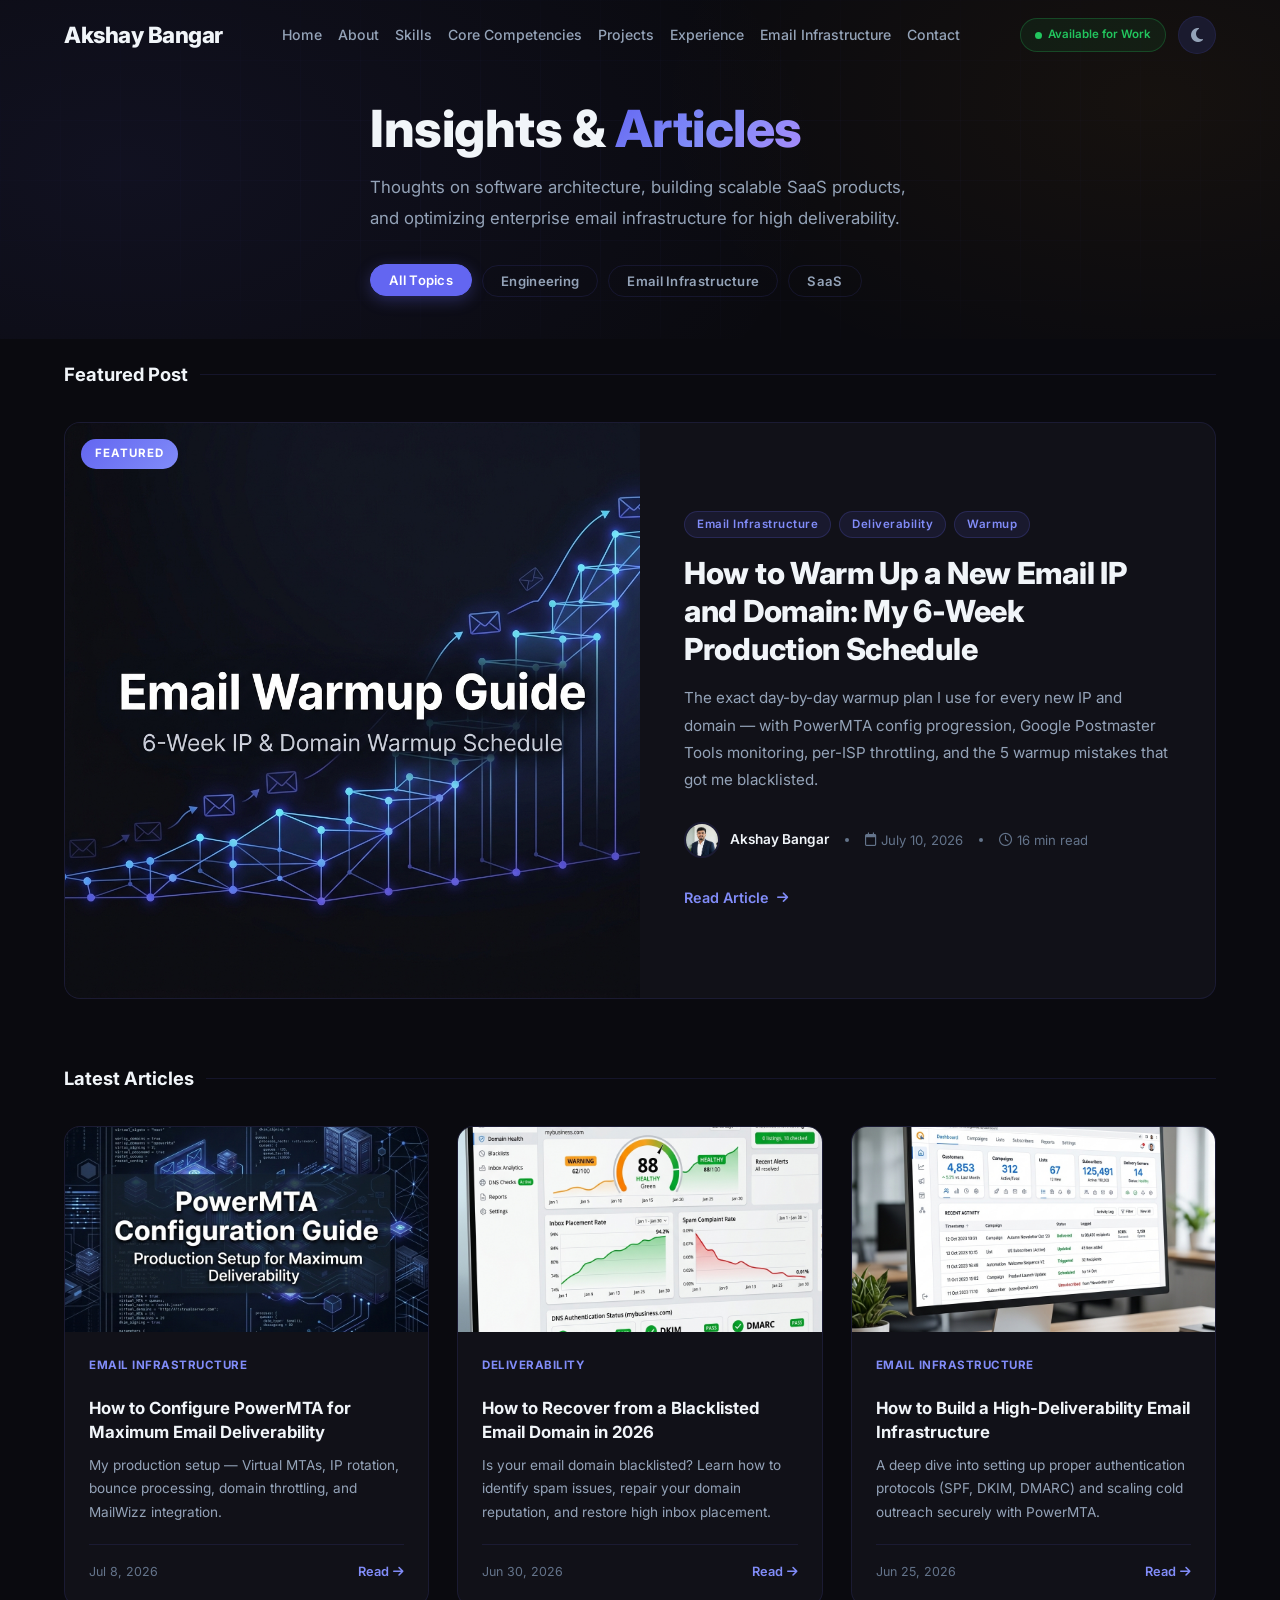
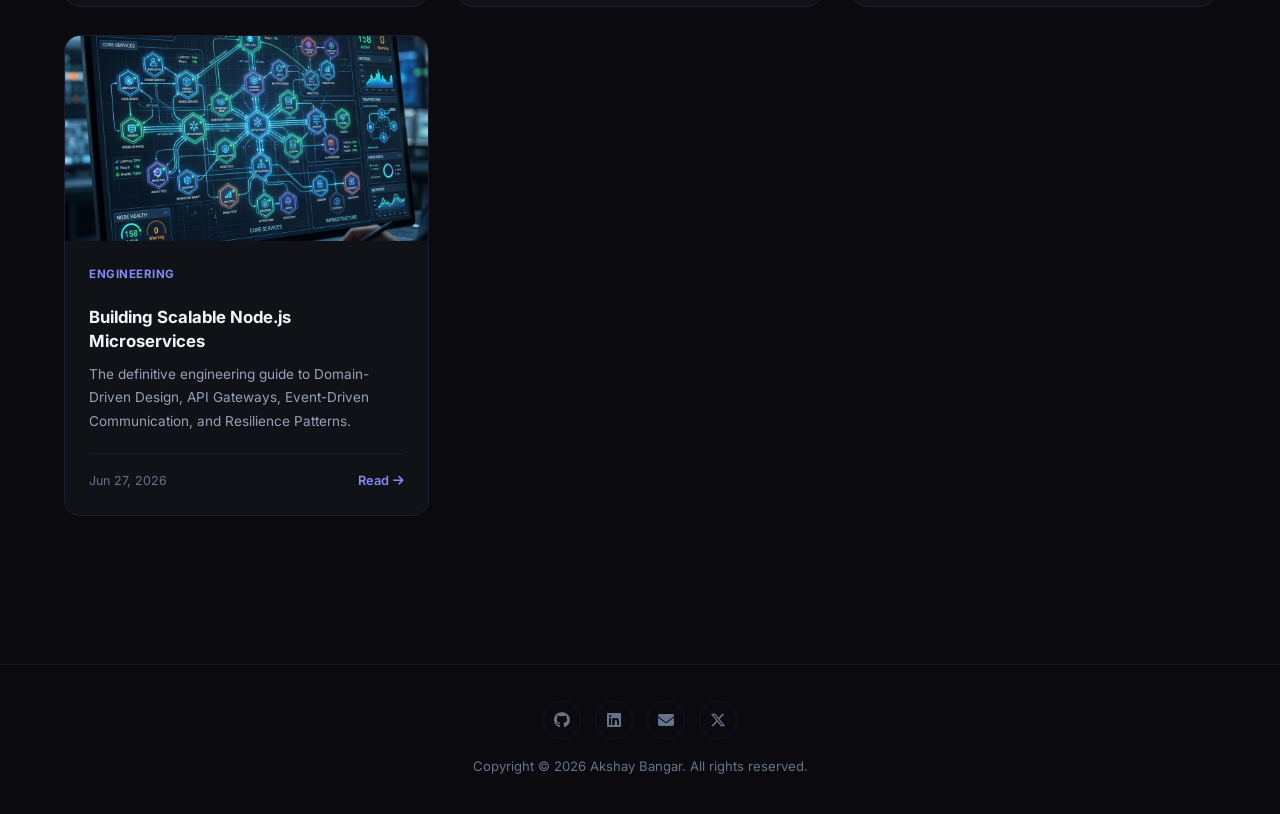
==== blog/index.html @ 57e044ff "changes" ====
<!DOCTYPE html>
<html lang="en" data-theme="dark">
<head>
<meta charset="UTF-8">
<meta name="viewport" content="width=device-width,initial-scale=1">
<title>Blog & Insights | Akshay Bangar</title>
<meta name="description" content="Read articles about software development, backend architecture, SaaS, and cold email infrastructure by Akshay Bangar.">
<meta name="robots" content="index, follow">
<link rel="canonical" href="https://akshaybangarab.github.io/blog/">

<!-- JSON-LD Schema -->
<script type="application/ld+json">
{
  "@context": "https://schema.org",
  "@type": "Blog",
  "name": "Blog & Insights | Akshay Bangar",
  "url": "https://akshaybangarab.github.io/blog/",
  "publisher": {
    "@type": "Person",
    "name": "Akshay Bangar"
  }
}
</script>

<meta name="theme-color" content="#0a0a0f">
<link rel="icon" href="../favicon.svg" type="image/svg+xml">
<link rel="preconnect" href="https://fonts.googleapis.com">
<link rel="preconnect" href="https://fonts.gstatic.com" crossorigin>
<link href="https://fonts.googleapis.com/css2?family=Inter:wght@400;500;600;700;800&family=JetBrains+Mono:wght@400;500&display=swap" rel="stylesheet">
<link rel="stylesheet" href="https://cdnjs.cloudflare.com/ajax/libs/font-awesome/6.6.0/css/all.min.css">
<link rel="stylesheet" href="../css/style.css">
<link rel="stylesheet" href="../css/blog.css">
</head>
<body>

<!-- NAVBAR -->
<nav class="navbar" id="navbar">
<div class="container">
<a href="../index.html" class="nav-logo">Akshay Bangar</a>
<div class="nav-links" id="nav-links">
<button class="nav-close" id="nav-close" aria-label="Close menu">&times;</button>
<a href="../index.html#home">Home</a>
<a href="../index.html#about">About</a>
<a href="../index.html#skills">Skills</a>
<a href="../core-competencies.html">Core Competencies</a>
<a href="../index.html#projects">Projects</a>
<a href="../index.html#experience">Experience</a>
<a href="../email-infrastructure.html">Email Infrastructure</a>
<a href="../index.html#contact">Contact</a>
</div>
<div class="nav-overlay" id="nav-overlay"></div>
<div class="nav-right">
<a href="../index.html#contact" class="hire-badge" style="text-decoration:none">Available for Work</a>
<button class="theme-toggle" id="theme-toggle" aria-label="Toggle theme"><i class="fa-solid fa-moon"></i></button>
<button class="menu-toggle" id="menu-toggle" aria-label="Toggle menu">
<span></span><span></span><span></span>
</button>
</div>
</div>
</nav>

<!-- BLOG HERO -->
<section class="blog-hero">
<div class="blog-hero-grid"></div>
<div class="container">
<div class="blog-hero-content reveal">
<h1 class="blog-hero-title">Insights & <span class="gradient-text">Articles</span></h1>
<p class="blog-hero-desc">Thoughts on software architecture, building scalable SaaS products, and optimizing enterprise email infrastructure for high deliverability.</p>
<div class="blog-filters">
<button class="filter-btn active" data-filter="all">All Topics</button>
<button class="filter-btn" data-filter="engineering">Engineering</button>
<button class="filter-btn" data-filter="email">Email Infrastructure</button>
<button class="filter-btn" data-filter="saas">SaaS</button>
</div>
</div>
</div>
</section>

<main class="blog-main">
<div class="container">
<!-- FEATURED POST -->
<div class="blog-section-heading reveal">Featured Post</div>
<a href="email-warmup-guide.html" class="featured-post reveal" data-tags="email deliverability">
<div class="featured-post-img">
<span class="featured-badge">Featured</span>
<img src="../images/email-warmup-cover.png" alt="Email IP and Domain Warmup Guide" style="width:100%;height:100%;object-fit:cover;">
</div>
<div class="featured-post-body">
<div class="post-tags"><span class="post-tag">Email Infrastructure</span><span class="post-tag">Deliverability</span><span class="post-tag">Warmup</span></div>
<h2 class="featured-post-title">How to Warm Up a New Email IP and Domain: My 6-Week Production Schedule</h2>
<p class="featured-post-excerpt">The exact day-by-day warmup plan I use for every new IP and domain — with PowerMTA config progression, Google Postmaster Tools monitoring, per-ISP throttling, and the 5 warmup mistakes that got me blacklisted.</p>
<div class="post-meta">
<div class="post-author-mini">
<img src="../images/akshay-bangar-software-engineer.jpg" alt="Akshay Bangar" class="post-author-avatar">
<span class="post-author-name">Akshay Bangar</span>
</div>
<span class="post-meta-sep"></span>
<span class="post-date"><i class="fa-regular fa-calendar"></i> July 10, 2026</span>
<span class="post-meta-sep"></span>
<span class="post-reading-time"><i class="fa-regular fa-clock"></i> 16 min read</span>
</div>
<span class="post-link-btn">Read Article <i class="fa-solid fa-arrow-right"></i></span>
</div>
</a>

<!-- BLOG GRID -->
<div class="blog-grid-section">
<div class="blog-section-heading reveal" style="transition-delay:0.1s">Latest Articles</div>
<div id="no-results" class="no-results" style="display:none">
<i class="fa-solid fa-ghost"></i>
<p>No articles found for this topic yet.</p>
</div>
<div class="blog-grid">
<a href="powermta-configuration-guide.html" class="blog-card reveal" data-tags="email deliverability" style="transition-delay:0.1s">
<div class="blog-card-img">
<img src="../images/powermta-config-cover.png" alt="PowerMTA Configuration Guide" style="width:100%;height:100%;object-fit:cover;">
</div>
<div class="blog-card-body">
<span class="blog-preview-tag">Email Infrastructure</span>
<h3 class="blog-card-title">How to Configure PowerMTA for Maximum Email Deliverability</h3>
<p class="blog-card-excerpt">My production setup — Virtual MTAs, IP rotation, bounce processing, domain throttling, and MailWizz integration.</p>
<div class="blog-card-footer">
<span class="blog-card-date">Jul 8, 2026</span>
<span class="blog-card-readmore">Read <i class="fa-solid fa-arrow-right" style="font-size:0.75rem"></i></span>
</div>
</div>
</a>

<a href="domain-blacklist-recovery.html" class="blog-card reveal" data-tags="email deliverability" style="transition-delay:0.15s">
<div class="blog-card-img">
<img src="../images/blacklist-recovery-cover.png" alt="Email Blacklist Recovery" style="width:100%;height:100%;object-fit:cover;">
</div>
<div class="blog-card-body">
<span class="blog-preview-tag">Deliverability</span>
<h3 class="blog-card-title">How to Recover from a Blacklisted Email Domain in 2026</h3>
<p class="blog-card-excerpt">Is your email domain blacklisted? Learn how to identify spam issues, repair your domain reputation, and restore high inbox placement.</p>
<div class="blog-card-footer">
<span class="blog-card-date">Jun 30, 2026</span>
<span class="blog-card-readmore">Read <i class="fa-solid fa-arrow-right" style="font-size:0.75rem"></i></span>
</div>
</div>
</a>

<a href="email-marketing-guide.html" class="blog-card reveal" data-tags="email saas" style="transition-delay:0.2s">
<div class="blog-card-img">
<img src="../images/email-infrastructure-cover.png" alt="Email Marketing Dashboard" style="width:100%;height:100%;object-fit:cover;">
</div>
<div class="blog-card-body">
<span class="blog-preview-tag">Email Infrastructure</span>
<h3 class="blog-card-title">How to Build a High-Deliverability Email Infrastructure</h3>
<p class="blog-card-excerpt">A deep dive into setting up proper authentication protocols (SPF, DKIM, DMARC) and scaling cold outreach securely with PowerMTA.</p>
<div class="blog-card-footer">
<span class="blog-card-date">Jun 25, 2026</span>
<span class="blog-card-readmore">Read <i class="fa-solid fa-arrow-right" style="font-size:0.75rem"></i></span>
</div>
</div>
</a>
<a href="scalable-nodejs-microservices.html" class="blog-card reveal" data-tags="engineering" style="transition-delay:0.25s">
<div class="blog-card-img">
<img src="../images/nodejs-microservices-cover.png" alt="Node.js Microservices Architecture" style="width:100%;height:100%;object-fit:cover;">
</div>
<div class="blog-card-body">
<span class="blog-preview-tag">Engineering</span>
<h3 class="blog-card-title">Building Scalable Node.js Microservices</h3>
<p class="blog-card-excerpt">The definitive engineering guide to Domain-Driven Design, API Gateways, Event-Driven Communication, and Resilience Patterns.</p>
<div class="blog-card-footer">
<span class="blog-card-date">Jun 27, 2026</span>
<span class="blog-card-readmore">Read <i class="fa-solid fa-arrow-right" style="font-size:0.75rem"></i></span>
</div>
</div>
</a>
</div>
</div>

</div>
</main>

<!-- FOOTER -->
<footer class="footer" style="margin-top:0">
<div class="container">
<div class="footer-social">
<a href="https://github.com/AkshayBangarAB" target="_blank" rel="noopener" aria-label="GitHub"><i class="fa-brands fa-github"></i></a>
<a href="https://www.linkedin.com/in/akshaybangarab/" target="_blank" rel="noopener" aria-label="LinkedIn"><i class="fa-brands fa-linkedin"></i></a>
<a href="mailto:akshayab027@gmail.com" aria-label="Email"><i class="fa-solid fa-envelope"></i></a>
<a href="https://x.com/akshaybangarab" target="_blank" rel="noopener" aria-label="Twitter/X"><i class="fa-brands fa-x-twitter"></i></a>
</div>
<p>Copyright &copy; 2026 Akshay Bangar. All rights reserved.</p>
</div>
</footer>

<button class="back-to-top" aria-label="Back to top">↑</button>

<script src="../js/blog.js"></script>
</body>
</html>
---- css/style.css ----
/* ===== DESIGN TOKENS ===== */
:root{--bg-primary:#0a0a0f;--bg-secondary:#111118;--bg-tertiary:#1a1a2e;--bg-glass:rgba(17,17,24,.75);--accent:#6366f1;--accent-glow:#818cf8;--accent-warm:#f59e0b;--green:#22c55e;--text-primary:#f1f5f9;--text-secondary:#94a3b8;--text-muted:#64748b;--border:rgba(99,102,241,.12);--border-hover:rgba(99,102,241,.35);--radius:16px;--radius-sm:10px;--radius-full:9999px;--shadow:0 8px 32px rgba(0,0,0,.3);--transition:.3s cubic-bezier(.4,0,.2,1);--font:'Inter',system-ui,-apple-system,sans-serif;--font-mono:'JetBrains Mono',monospace;--container:1200px}
[data-theme="light"]{--bg-primary:#f8fafc;--bg-secondary:#ffffff;--bg-tertiary:#e2e8f0;--bg-glass:rgba(255,255,255,.8);--text-primary:#0f172a;--text-secondary:#334155;--text-muted:#64748b;--border:rgba(15,23,42,.08);--border-hover:rgba(99,102,241,.25);--shadow:0 8px 32px rgba(0,0,0,.06)}

/* ===== RESET ===== */
*,*::before,*::after{box-sizing:border-box;margin:0;padding:0}
html{scroll-behavior:smooth;scroll-padding-top:80px}
body{font-family:var(--font);background:var(--bg-primary);color:var(--text-secondary);line-height:1.7;overflow-x:hidden;transition:background var(--transition),color var(--transition)}
::-webkit-scrollbar{width:6px}
::-webkit-scrollbar-track{background:var(--bg-primary)}
::-webkit-scrollbar-thumb{background:var(--accent);border-radius:3px}
::selection{background:var(--accent);color:#fff}
img{max-width:100%;display:block}
a{color:var(--accent-glow);text-decoration:none;transition:color var(--transition)}
a:hover{color:var(--accent-warm)}
ul{list-style:none}

/* ===== UTILITIES ===== */
.container{max-width:var(--container);margin:0 auto;padding:0 24px}
.section{padding:100px 0}
.section-label{display:inline-flex;align-items:center;gap:8px;font-size:.78rem;font-weight:600;letter-spacing:2.5px;text-transform:uppercase;color:var(--accent-glow);margin-bottom:16px}
.section-label::before{content:'';width:24px;height:2px;background:var(--accent);border-radius:2px}
.section-title{font-size:clamp(2rem,5vw,2.8rem);font-weight:800;color:var(--text-primary);line-height:1.15;margin-bottom:16px;letter-spacing:-.5px}
.section-subtitle{font-size:1.05rem;color:var(--text-secondary);max-width:560px;margin-bottom:48px}
.glass{background:var(--bg-glass);backdrop-filter:blur(16px);-webkit-backdrop-filter:blur(16px);border:1px solid var(--border);border-radius:var(--radius)}

/* Buttons */
.btn{display:inline-flex;align-items:center;gap:8px;padding:14px 28px;border-radius:var(--radius-full);font-weight:600;font-size:.9rem;font-family:var(--font);cursor:pointer;border:none;transition:all var(--transition);text-decoration:none}
.btn-primary{background:linear-gradient(135deg,var(--accent),var(--accent-glow));color:#fff;box-shadow:0 4px 20px rgba(99,102,241,.25)}
.btn-primary:hover{transform:translateY(-2px);box-shadow:0 8px 30px rgba(99,102,241,.45);color:#fff}
.btn-outline{background:transparent;color:var(--text-primary);border:2px solid var(--border-hover)}
.btn-outline:hover{background:var(--accent);border-color:var(--accent);color:#fff;transform:translateY(-2px)}

/* ===== NAVBAR ===== */
.navbar{position:fixed;top:0;left:0;right:0;z-index:1000;padding:16px 0;transition:all var(--transition)}
.navbar.scrolled{padding:10px 0;background:var(--bg-glass);backdrop-filter:blur(16px);-webkit-backdrop-filter:blur(16px);border-bottom:1px solid var(--border);box-shadow:0 4px 20px rgba(0,0,0,.1)}
.navbar .container{display:flex;align-items:center;justify-content:space-between;gap:24px}
.nav-logo{font-size:1.4rem;font-weight:800;color:var(--text-primary);letter-spacing:-.5px}
.nav-logo span{color:var(--accent)}
.nav-links{display:flex;gap:16px;align-items:center}
.nav-links a{color:var(--text-secondary);font-weight:500;font-size:.88rem;position:relative;padding:4px 0}
.nav-links a::after{content:'';position:absolute;bottom:-2px;left:0;width:0;height:2px;background:var(--accent);border-radius:2px;transition:width var(--transition)}
.nav-links a:hover,.nav-links a.active{color:var(--text-primary)}
.nav-links a:hover::after,.nav-links a.active::after{width:100%}
.nav-right{display:flex;align-items:center;gap:12px}
.hire-badge{display:inline-flex;align-items:center;gap:6px;padding:6px 14px;border-radius:var(--radius-full);background:rgba(34,197,94,.08);border:1px solid rgba(34,197,94,.25);font-size:.72rem;font-weight:600;color:#22c55e}
.hire-badge::before{content:'';width:7px;height:7px;border-radius:50%;background:#22c55e;animation:pulse-dot 2s infinite}
@keyframes pulse-dot{0%,100%{box-shadow:0 0 0 0 rgba(34,197,94,.4)}50%{box-shadow:0 0 0 6px rgba(34,197,94,0)}}
.theme-toggle{width:38px;height:38px;border-radius:50%;border:1px solid var(--border);background:var(--bg-tertiary);cursor:pointer;display:flex;align-items:center;justify-content:center;transition:all var(--transition);color:var(--text-secondary);font-size:1rem}
.theme-toggle:hover{border-color:var(--accent);color:var(--accent)}
.nav-close{display:none}
.nav-overlay{display:none}
.menu-toggle{display:none;flex-direction:column;gap:5px;cursor:pointer;background:none;border:none;padding:4px}
.menu-toggle span{width:22px;height:2px;background:var(--text-primary);transition:all var(--transition);border-radius:2px}
.menu-toggle.active span:nth-child(1){transform:rotate(45deg) translate(5px,5px)}
.menu-toggle.active span:nth-child(2){opacity:0}
.menu-toggle.active span:nth-child(3){transform:rotate(-45deg) translate(5px,-5px)}

/* ===== HERO ===== */
.hero{min-height:100vh;display:flex;align-items:center;position:relative;overflow:hidden;padding-top:80px}
.hero::before{content:'';position:absolute;inset:0;background:radial-gradient(ellipse 800px 600px at 20% 50%,rgba(99,102,241,.07),transparent),radial-gradient(ellipse 600px 400px at 80% 30%,rgba(129,140,248,.05),transparent);pointer-events:none}
.hero-grid{position:absolute;inset:0;background-image:linear-gradient(var(--border) 1px,transparent 1px),linear-gradient(90deg,var(--border) 1px,transparent 1px);background-size:60px 60px;mask-image:radial-gradient(ellipse 60% 60% at 50% 50%,black,transparent);-webkit-mask-image:radial-gradient(ellipse 60% 60% at 50% 50%,black,transparent);opacity:.4}
.hero .container{position:relative;z-index:1}
.hero-inner{display:grid;grid-template-columns:1.1fr .9fr;gap:60px;align-items:center}
.hero-content{max-width:600px}
.hero-badge{display:inline-flex;align-items:center;gap:8px;padding:8px 16px;border-radius:var(--radius-full);background:rgba(99,102,241,.08);border:1px solid var(--border);font-size:.78rem;font-weight:500;color:var(--accent-glow);margin-bottom:24px}
.hero h1{font-size:clamp(2.2rem,5vw,3.5rem);font-weight:800;color:var(--text-primary);line-height:1.08;margin-bottom:8px;letter-spacing:-.5px}
.hero h1 .gradient-text{background:linear-gradient(135deg,var(--accent),var(--accent-glow),#a78bfa);-webkit-background-clip:text;background-clip:text;-webkit-text-fill-color:transparent}
.hero .tagline{font-size:clamp(1rem,2vw,1.35rem);color:var(--text-secondary);margin-bottom:6px;font-weight:500}
.typing-wrapper{display:inline}
.typing-cursor{display:inline-block;width:3px;height:1.1em;background:var(--accent);margin-left:2px;animation:blink 1s step-end infinite;vertical-align:text-bottom}
@keyframes blink{50%{opacity:0}}
.hero-desc{font-size:.98rem;color:var(--text-muted);margin:20px 0 32px;line-height:1.8;max-width:500px}
.hero-btns{display:flex;gap:14px;flex-wrap:wrap;margin-bottom:36px}
.hero-social{display:flex;gap:10px}
.hero-social a{width:42px;height:42px;border-radius:50%;border:1px solid var(--border);display:flex;align-items:center;justify-content:center;color:var(--text-secondary);transition:all var(--transition)}
.hero-social a:hover{border-color:var(--accent);color:var(--accent);background:rgba(99,102,241,.08);transform:translateY(-3px)}
.hero-social a svg{width:20px;height:20px}
.hero-photo{position:relative;display:flex;justify-content:center;align-items:center}
.hero-photo-wrapper{position:relative;width:340px;height:340px;border-radius:50%;overflow:hidden;border:3px solid var(--border);box-shadow:0 0 60px rgba(99,102,241,.15)}
.hero-photo-wrapper img{width:100%;height:100%;object-fit:cover}
.hero-photo-wrapper::after{content:'';position:absolute;inset:0;border-radius:50%;background:linear-gradient(135deg,rgba(99,102,241,.1),transparent);pointer-events:none}
.hero-photo-glow{position:absolute;width:380px;height:380px;border-radius:50%;background:radial-gradient(circle,rgba(99,102,241,.12),transparent 70%);z-index:-1;animation:glow-pulse 4s ease-in-out infinite}
@keyframes glow-pulse{0%,100%{transform:scale(1);opacity:.6}50%{transform:scale(1.1);opacity:1}}
.scroll-indicator{position:absolute;bottom:32px;left:50%;transform:translateX(-50%);display:flex;flex-direction:column;align-items:center;gap:6px;color:var(--text-muted);font-size:.7rem;letter-spacing:2px;transition:opacity .4s ease}
.scroll-indicator .mouse{width:22px;height:36px;border:2px solid var(--text-muted);border-radius:11px;position:relative}
.scroll-indicator .mouse::after{content:'';width:3px;height:7px;background:var(--accent);border-radius:2px;position:absolute;top:5px;left:50%;transform:translateX(-50%);animation:scroll-down 2s infinite}
@keyframes scroll-down{0%{opacity:1;top:5px}100%{opacity:0;top:20px}}

/* ===== SERVICES ===== */
.services-grid{display:grid;grid-template-columns:repeat(4,1fr);gap:20px}
.service-card{padding:32px 24px;border-radius:var(--radius);border:1px solid var(--border);background:var(--bg-primary);transition:all var(--transition);position:relative;z-index:1;overflow:hidden;display:flex;flex-direction:column;height:100%}
.service-card::after{content:'';position:absolute;inset:0;background:linear-gradient(135deg, rgba(99,102,241,0.05), transparent);z-index:-1;opacity:0;transition:opacity var(--transition)}
.service-card:hover::after{opacity:1}
.service-card:hover{border-color:var(--accent);transform:translateY(-5px);box-shadow:0 20px 40px rgba(0,0,0,.15)}
.service-icon{width:56px;height:56px;border-radius:14px;background:rgba(99,102,241,0.1);color:var(--accent);display:flex;align-items:center;justify-content:center;font-size:1.5rem;margin-bottom:20px;transition:all var(--transition)}
.service-card:hover .service-icon{background:var(--accent);color:#fff;transform:scale(1.05)}
.service-title{font-size:1.15rem;font-weight:700;color:var(--text-primary);margin-bottom:10px}
.service-desc{font-size:.88rem;color:var(--text-secondary);line-height:1.7;flex-grow:1}
.service-link{margin-top:20px;font-weight:600;color:var(--accent);display:inline-flex;align-items:center;transition:color var(--transition)}
.service-link:hover{color:var(--accent-warm)}

/* ===== ABOUT ===== */
.about-grid{display:grid;grid-template-columns:auto 1fr;gap:60px;align-items:center}
.about-img-wrapper{position:relative;width:320px}
.about-img-wrapper::before{content:'';position:absolute;inset:-3px;background:linear-gradient(135deg,var(--accent),var(--accent-warm));border-radius:calc(var(--radius) + 3px);z-index:-1}
.about-img-wrapper img{border-radius:var(--radius);width:100%;aspect-ratio:4/5;object-fit:cover}
.about-text p{margin-bottom:18px;font-size:1.02rem}
.about-text strong{color:var(--text-primary)}
.stats-grid{display:grid;grid-template-columns:repeat(4,1fr);gap:14px;margin-top:32px}
.stat-card{padding:18px 12px;border-radius:var(--radius-sm);border:1px solid var(--border);background:var(--bg-secondary);text-align:center;transition:all var(--transition)}
.stat-card:hover{border-color:var(--accent);transform:translateY(-2px)}
.stat-number{font-size:1.6rem;font-weight:800;color:var(--accent);font-family:var(--font-mono)}
.stat-label{font-size:.72rem;color:var(--text-muted);margin-top:2px}

/* ===== SKILLS ===== */
.skills-categories{display:grid;grid-template-columns:repeat(3,1fr);gap:20px}
.skill-category{padding:28px;border-radius:var(--radius);border:1px solid var(--border);background:var(--bg-secondary);transition:all var(--transition)}
.skill-category:hover{border-color:var(--accent);transform:translateY(-4px);box-shadow:var(--shadow)}
.skill-category-icon{width:44px;height:44px;border-radius:12px;background:rgba(99,102,241,.1);display:flex;align-items:center;justify-content:center;margin-bottom:16px;font-size:1.4rem}
.skill-category-title{font-size:.82rem;font-weight:700;text-transform:uppercase;letter-spacing:1.5px;color:var(--text-primary);margin-bottom:20px}
.skill-list{display:flex;flex-wrap:wrap;gap:10px}
.skill-item{display:inline-flex;align-items:center;gap:8px;padding:8px 14px;border-radius:var(--radius-full);background:var(--bg-tertiary);border:1px solid var(--border);font-size:.82rem;font-weight:500;color:var(--text-primary);transition:all var(--transition)}
.skill-item:hover{border-color:var(--accent);background:rgba(99,102,241,.08);transform:translateY(-1px)}
.skill-item svg{width:16px;height:16px;flex-shrink:0}
.skill-item i{font-size:18px;flex-shrink:0;width:18px;text-align:center}

/* ===== PROJECTS ===== */
.projects-grid{display:grid;grid-template-columns:repeat(2,1fr);gap:24px}
.project-card{border-radius:var(--radius);border:1px solid var(--border);background:var(--bg-secondary);overflow:hidden;transition:all var(--transition);position:relative}
.project-card:hover{border-color:var(--accent);transform:translateY(-5px);box-shadow:0 16px 48px rgba(0,0,0,.2)}
.project-card::before{content:'';position:absolute;top:0;left:0;right:0;height:3px;background:linear-gradient(90deg,var(--accent),var(--accent-warm));opacity:0;transition:opacity var(--transition)}
.project-card:hover::before{opacity:1}
.project-header{padding:24px 24px 0}
.project-icon{width:44px;height:44px;border-radius:12px;background:rgba(99,102,241,.1);display:flex;align-items:center;justify-content:center;margin-bottom:14px;font-size:1.3rem}
.project-title{font-size:1.15rem;font-weight:700;color:var(--text-primary);margin-bottom:6px}
.project-body{padding:0 24px 24px}
.project-desc{font-size:.88rem;color:var(--text-secondary);margin-bottom:14px;line-height:1.65}
.project-detail{margin-bottom:12px}
.project-detail-label{font-size:.68rem;font-weight:700;text-transform:uppercase;letter-spacing:1px;color:var(--accent-glow);margin-bottom:4px}
.project-detail p{font-size:.84rem;line-height:1.6;color:var(--text-secondary)}
.project-impact{display:flex;flex-wrap:wrap;gap:6px;margin-bottom:14px}
.impact-tag{padding:3px 10px;border-radius:var(--radius-full);background:rgba(34,197,94,.08);border:1px solid rgba(34,197,94,.18);font-size:.72rem;font-weight:600;color:#22c55e}
.project-tech{display:flex;flex-wrap:wrap;gap:6px}
.tech-tag{padding:3px 10px;border-radius:var(--radius-full);background:var(--bg-tertiary);border:1px solid var(--border);font-size:.72rem;font-weight:500;color:var(--text-secondary);font-family:var(--font-mono)}
.project-links{padding:0 24px 24px;display:flex;gap:12px}
.project-link{display:inline-flex;align-items:center;gap:6px;font-size:.84rem;font-weight:600;color:var(--accent-glow)}
.project-link:hover{color:var(--accent-warm)}

/* ===== EXPERIENCE ===== */
.timeline{position:relative;max-width:800px}
.timeline::before{content:'';position:absolute;left:0;top:0;bottom:0;width:2px;background:linear-gradient(to bottom,var(--accent),var(--border))}
.timeline-item{padding-left:36px;margin-bottom:44px;position:relative}
.timeline-item::before{content:'';position:absolute;left:-5px;top:8px;width:12px;height:12px;border-radius:50%;background:var(--accent);border:3px solid var(--bg-primary)}
.timeline-date{font-size:.78rem;font-weight:600;color:var(--accent-glow);font-family:var(--font-mono);margin-bottom:6px}
.timeline-role{font-size:1.25rem;font-weight:700;color:var(--text-primary);margin-bottom:2px}
.timeline-company{font-size:.95rem;color:var(--accent-warm);margin-bottom:14px;font-weight:500}
.timeline-item li{position:relative;padding-left:18px;margin-bottom:7px;font-size:.9rem;line-height:1.7}
.timeline-item li::before{content:'▸';position:absolute;left:0;color:var(--accent)}

/* ===== EDUCATION ===== */
.edu-grid{display:grid;grid-template-columns:repeat(auto-fit,minmax(280px,1fr));gap:16px}
.edu-card{padding:22px;border-radius:var(--radius);border:1px solid var(--border);background:var(--bg-secondary);transition:all var(--transition)}
.edu-card:hover{border-color:var(--accent)}
.edu-degree{font-size:1.05rem;font-weight:700;color:var(--text-primary);margin-bottom:4px}
.edu-school{font-size:.88rem;color:var(--text-secondary);margin-bottom:4px}
.edu-meta{font-size:.78rem;color:var(--text-muted);font-family:var(--font-mono)}

/* ===== RESUME ===== */
.resume-section{text-align:center}
.resume-highlights{display:grid;grid-template-columns:repeat(4,1fr);gap:16px;margin-bottom:36px}
.resume-highlight{padding:22px 16px;border-radius:var(--radius);border:1px solid var(--border);background:var(--bg-secondary);transition:all var(--transition)}
.resume-highlight:hover{border-color:var(--accent);transform:translateY(-2px)}
.resume-highlight-icon{font-size:1.8rem;margin-bottom:10px}
.resume-highlight-title{font-size:.88rem;font-weight:600;color:var(--text-primary)}
.resume-highlight-sub{font-size:.75rem;color:var(--text-muted);margin-top:4px}
.resume-btns{display:flex;justify-content:center;gap:16px;flex-wrap:wrap}

/* ===== GITHUB STATS NATIVE ===== */
.github-bento{display:grid;grid-template-columns:repeat(3,1fr);gap:24px;max-width:1000px;margin:0 auto}
.metric-card{padding:32px 24px;border-radius:var(--radius);border:1px solid var(--border);background:var(--bg-secondary);text-align:center;transition:all var(--transition);position:relative;overflow:hidden}
.metric-card::before{content:'';position:absolute;top:0;left:0;right:0;height:3px;background:linear-gradient(90deg,var(--accent),var(--accent-glow));opacity:0;transition:opacity var(--transition)}
.metric-card:hover::before{opacity:1}
.metric-card:hover{border-color:var(--accent);transform:translateY(-4px);box-shadow:0 16px 40px rgba(0,0,0,.15)}
.metric-icon{font-size:2rem;color:var(--accent);margin-bottom:16px}
.metric-value{font-size:2.2rem;font-weight:800;color:var(--text-primary);font-family:var(--font-mono);line-height:1.1;margin-bottom:4px}
.metric-label{font-size:.85rem;color:var(--text-muted);text-transform:uppercase;letter-spacing:1px;font-weight:600}
.top-langs-card{grid-column:1 / -1;text-align:left;display:grid;grid-template-columns:1fr 1.5fr;gap:40px;align-items:center;padding:40px}
.lang-bar-wrapper{margin-bottom:20px}
.lang-bar-wrapper:last-child{margin-bottom:0}
.lang-bar-header{display:flex;justify-content:space-between;margin-bottom:10px;font-size:.9rem;font-weight:600;color:var(--text-primary);align-items:center}
.lang-name{display:flex;align-items:center}
.lang-bar-bg{width:100%;height:8px;background:var(--bg-tertiary);border-radius:4px;overflow:hidden;border:1px solid var(--border)}
.lang-bar-fill{height:100%;border-radius:4px;position:relative}
.lang-bar-fill::after{content:'';position:absolute;inset:0;background:linear-gradient(90deg,rgba(255,255,255,0) 0%,rgba(255,255,255,.3) 50%,rgba(255,255,255,0) 100%);animation:shimmer 2.5s infinite linear}
@keyframes shimmer{0%{transform:translateX(-100%)}100%{transform:translateX(100%)}}

/* ===== CONTACT ===== */
.contact-grid{display:grid;grid-template-columns:1fr 1.1fr;gap:60px;align-items:center}
.contact-info-cards{display:grid;grid-template-columns:repeat(2,1fr);gap:16px}
.contact-card{display:flex;flex-direction:column;align-items:flex-start;gap:6px;padding:22px;border-radius:var(--radius);border:1px solid var(--border);background:var(--bg-secondary);transition:all var(--transition);height:100%}
.contact-card:hover{border-color:var(--accent);transform:translateY(-4px);box-shadow:0 10px 30px rgba(0,0,0,.15)}
.contact-card-icon{width:46px;height:46px;border-radius:12px;flex-shrink:0;background:rgba(99,102,241,.08);display:flex;align-items:center;justify-content:center;color:var(--accent);font-size:1.2rem;margin-bottom:8px}
.contact-card-label{font-size:.7rem;color:var(--text-muted);text-transform:uppercase;letter-spacing:1px}
.contact-card-value{font-size:.95rem;color:var(--text-primary);font-weight:600;overflow-wrap:anywhere}
.contact-form-wrapper{min-height:500px}

/* ===== FOOTER ===== */
.footer{padding:36px 0;border-top:1px solid var(--border);text-align:center}
.footer-social{display:flex;justify-content:center;gap:14px;margin-bottom:16px}
.footer-social a{width:38px;height:38px;border-radius:50%;border:1px solid var(--border);display:flex;align-items:center;justify-content:center;color:var(--text-muted);transition:all var(--transition)}
.footer-social a:hover{border-color:var(--accent);color:var(--accent)}
.footer-social a svg{width:16px;height:16px}
.footer p{font-size:.82rem;color:var(--text-muted)}

/* Back to top */
.back-to-top{position:fixed;bottom:28px;right:28px;width:42px;height:42px;border-radius:50%;background:var(--accent);color:#fff;border:none;cursor:pointer;display:flex;align-items:center;justify-content:center;opacity:0;visibility:hidden;transform:translateY(10px);transition:all var(--transition);z-index:999;box-shadow:0 4px 16px rgba(99,102,241,.35);font-size:1.1rem}
.back-to-top.visible{opacity:1;visibility:visible;transform:translateY(0)}
.back-to-top:hover{transform:translateY(-3px)}

/* Scroll reveal */
.reveal{opacity:0;transform:translateY(24px);transition:all .7s cubic-bezier(.4,0,.2,1)}
.reveal.visible{opacity:1;transform:translateY(0)}

/* ===== BLOG PREVIEW ===== */
.blog-preview-section { padding: 100px 0; border-top: 1px solid var(--border); }
.blog-preview-grid { display: grid; grid-template-columns: repeat(3, 1fr); gap: 28px; margin-bottom: 48px; }
.blog-preview-card { display: flex; flex-direction: column; background: var(--bg-secondary); border: 1px solid var(--border); border-radius: var(--radius); overflow: hidden; text-decoration: none; color: inherit; transition: all var(--transition); height: 100%; }
.blog-preview-card:hover { border-color: var(--accent); transform: translateY(-6px); box-shadow: 0 16px 40px rgba(0,0,0,0.2); color: inherit; }
.blog-preview-img { width: 100%; aspect-ratio: 16 / 9; overflow: hidden; border-bottom: 1px solid var(--border); }
.blog-preview-img svg { width: 100%; height: 100%; display: block; object-fit: cover; }
.blog-preview-body { padding: 24px; display: flex; flex-direction: column; flex: 1; }
.blog-preview-tag { font-size: 0.75rem; font-weight: 600; color: var(--accent); text-transform: uppercase; letter-spacing: 0.5px; margin-bottom: 12px; }
.blog-preview-title { font-size: 1.25rem; font-weight: 700; color: var(--text-primary); margin-bottom: 12px; line-height: 1.35; }
.blog-preview-excerpt { font-size: 0.95rem; color: var(--text-secondary); line-height: 1.6; margin-bottom: 24px; flex: 1; }
.blog-preview-meta { display: flex; align-items: center; justify-content: space-between; font-size: 0.85rem; padding-top: 16px; border-top: 1px solid var(--border); }
.blog-preview-date { color: var(--text-muted); }
.blog-preview-read { color: var(--accent); font-weight: 600; display: flex; align-items: center; gap: 6px; transition: color var(--transition); }
.blog-preview-card:hover .blog-preview-read { color: #818cf8; }
.blog-view-all-wrap { text-align: center; }

/* ===== BREADCRUMB (Entity SEO) ===== */
.breadcrumb-nav{padding:16px 0;margin-bottom:24px}
.breadcrumb-list{list-style:none;padding:0;margin:0;display:flex;align-items:center;flex-wrap:wrap;gap:8px;font-size:.85rem}
.breadcrumb-list a{color:var(--text-muted);text-decoration:none;transition:color var(--transition)}
.breadcrumb-list a:hover{color:var(--accent)}
.breadcrumb-sep{color:var(--border);font-size:.7rem}
.breadcrumb-list .active{color:var(--text-primary);font-weight:500}

/* ===== KNOWLEDGE CARD (Entity Panel UI) ===== */
.knowledge-section{padding:80px 0;background:var(--bg-primary);border-bottom:1px solid var(--border)}
.knowledge-card{background:var(--bg-secondary);border:1px solid var(--border);border-radius:var(--radius);overflow:hidden;box-shadow:0 20px 40px rgba(0,0,0,.2);max-width:800px;margin:0 auto}
.knowledge-card-header{display:flex;align-items:flex-start;gap:24px;padding:32px;border-bottom:1px solid var(--border);background:rgba(99,102,241,.03)}
.knowledge-card-photo{flex-shrink:0;border-radius:16px;overflow:hidden;border:2px solid var(--border);box-shadow:0 8px 24px rgba(0,0,0,.3)}
.knowledge-card-photo img{display:block;width:120px;height:120px;object-fit:cover}
.knowledge-card-name{font-size:1.8rem;font-weight:800;color:var(--text-primary);margin-bottom:4px;letter-spacing:-.5px}
.knowledge-card-title{color:var(--accent);font-weight:600;font-size:.95rem;margin-bottom:12px}
.knowledge-card-desc{color:var(--text-secondary);font-size:.95rem;line-height:1.6}
.knowledge-card-facts{display:grid;grid-template-columns:repeat(2,1fr);gap:20px;padding:32px}
.knowledge-fact{display:flex;align-items:flex-start;gap:12px}
.knowledge-fact-icon{color:var(--accent);background:rgba(99,102,241,.1);width:32px;height:32px;border-radius:8px;display:flex;align-items:center;justify-content:center;flex-shrink:0;font-size:.9rem}
.knowledge-fact-label{font-size:.75rem;text-transform:uppercase;letter-spacing:1px;color:var(--text-muted);margin-bottom:2px}
.knowledge-fact-value{font-weight:500;color:var(--text-primary);font-size:.95rem}
.knowledge-card-social{padding:0 32px 24px;display:flex;gap:16px;flex-wrap:wrap}
.knowledge-social-link{display:flex;align-items:center;gap:8px;font-size:.85rem;color:var(--text-secondary);background:var(--bg-tertiary);padding:6px 14px;border-radius:20px;border:1px solid var(--border);transition:all var(--transition)}
.knowledge-social-link:hover{color:var(--accent);border-color:var(--accent)}
.knowledge-card-footer{padding:16px 32px;background:var(--bg-tertiary);border-top:1px solid var(--border);text-align:center}
.knowledge-card-footer a{color:var(--text-primary);font-weight:600;font-size:.9rem;text-decoration:none;transition:color var(--transition)}
.knowledge-card-footer a:hover{color:var(--accent)}

/* ===== ABOUT PAGE (Entity Home) ===== */
.about-hero{padding:60px 0 80px;border-bottom:1px solid var(--border);background:radial-gradient(circle at top, rgba(99,102,241,.08) 0%, transparent 70%)}
.about-hero-inner{display:grid;grid-template-columns:200px 1fr;gap:40px;align-items:center}
.about-hero-photo{border-radius:24px;overflow:hidden;border:1px solid var(--border);box-shadow:0 12px 32px rgba(99,102,241,.15);position:relative}
.about-hero-photo img{display:block;width:100%;height:auto;aspect-ratio:1/1;object-fit:cover}
.about-hero-text h1{font-size:3rem;font-weight:800;letter-spacing:-1px;margin-bottom:8px}
.about-occupation{font-size:1.1rem;color:var(--accent);font-weight:600;font-family:var(--font-mono);margin-bottom:24px}
.about-bio{font-size:1.1rem;color:var(--text-secondary);line-height:1.7}
.about-info-section{padding:100px 0;background:var(--bg-primary)}
.about-info-grid{display:grid;grid-template-columns:repeat(2,1fr);gap:40px}
.about-info-table{background:var(--bg-secondary);border:1px solid var(--border);border-radius:var(--radius);overflow:hidden}
.about-info-row{display:flex;border-bottom:1px solid var(--border);padding:16px 20px;align-items:center}
.about-info-row:last-child{border-bottom:none}
.about-info-key{width:140px;flex-shrink:0;color:var(--text-muted);font-size:.85rem;text-transform:uppercase;letter-spacing:1px;font-weight:600}
.about-info-val{color:var(--text-primary);font-weight:500}
.about-info-val a{color:var(--accent)}
.about-social-section{padding:80px 0;background:var(--bg-secondary);border-top:1px solid var(--border);border-bottom:1px solid var(--border)}
.about-social-grid{display:grid;grid-template-columns:repeat(auto-fill,minmax(250px,1fr));gap:20px;margin-top:40px}
.about-social-card{display:flex;align-items:center;gap:16px;background:var(--bg-primary);border:1px solid var(--border);padding:20px;border-radius:var(--radius);transition:all var(--transition)}
.about-social-card:hover{border-color:var(--accent);transform:translateY(-4px);box-shadow:0 8px 24px rgba(0,0,0,.15)}
.about-social-card-icon{font-size:1.5rem;color:var(--text-primary);width:40px;height:40px;display:flex;align-items:center;justify-content:center;background:var(--bg-tertiary);border-radius:10px}
.about-social-card:hover .about-social-card-icon{background:var(--accent);color:#fff}
.about-social-card-name{font-weight:600;color:var(--text-primary);margin-bottom:2px}
.about-social-card-handle{font-size:.85rem;color:var(--text-muted)}

/* ===== FAQ ACCORDION ===== */
.faq-section{padding:100px 0}
.faq-list{max-width:800px;margin:0 auto;display:flex;flex-direction:column;gap:16px}
.faq-item{background:var(--bg-secondary);border:1px solid var(--border);border-radius:12px;overflow:hidden;transition:all .3s ease}
.faq-item.open{border-color:var(--accent);box-shadow:0 8px 24px rgba(99,102,241,.1)}
.faq-question{width:100%;text-align:left;padding:20px 24px;background:none;border:none;color:var(--text-primary);font-size:1.1rem;font-weight:600;cursor:pointer;display:flex;justify-content:space-between;align-items:center;font-family:inherit}
.faq-icon{font-size:1.4rem;font-weight:300;transition:transform .3s ease;color:var(--accent)}
.faq-item.open .faq-icon{transform:rotate(45deg)}
.faq-answer{padding:0 24px;max-height:0;overflow:hidden;transition:all .4s cubic-bezier(.4,0,.2,1);color:var(--text-secondary);line-height:1.6}
.faq-item.open .faq-answer{padding:0 24px 24px;max-height:500px}

/* ===== RESPONSIVE ===== */
@media(max-width:1024px){
.hero-inner{grid-template-columns:1fr;text-align:center}
.hero-content{max-width:100%;margin:0 auto}
.hero-photo{order:-1;margin-bottom:20px}
.hero-photo-wrapper{width:260px;height:260px}
.hero-photo-glow{width:300px;height:300px}
.hero-btns,.hero-social{justify-content:center}
.hero-desc{margin:20px auto 32px}
.about-grid{grid-template-columns:1fr;gap:36px}
.about-img-wrapper{max-width:300px;margin:0 auto}
.stats-grid{grid-template-columns:repeat(2,1fr)}
.contact-grid{grid-template-columns:1fr}
.blog-preview-grid{grid-template-columns:repeat(2,1fr)}
.knowledge-card-header{flex-direction:column;align-items:center;text-align:center}
.knowledge-card-facts{grid-template-columns:1fr}
.about-hero-inner{grid-template-columns:1fr;text-align:center;justify-items:center}
.about-info-grid{grid-template-columns:1fr}
.skills-categories{grid-template-columns:repeat(2,1fr)}
.projects-grid{grid-template-columns:1fr}
.resume-highlights{grid-template-columns:repeat(2,1fr)}
.github-bento{grid-template-columns:repeat(2,1fr)}
.services-grid{grid-template-columns:repeat(2,1fr)}
.top-langs-card{grid-column:1 / -1;grid-template-columns:1fr;text-align:center;gap:24px;padding:32px 24px}

/* Trigger hamburger menu earlier because of many nav links */
.navbar{background:var(--bg-primary)!important;backdrop-filter:none!important;-webkit-backdrop-filter:none!important}
.navbar.scrolled{background:var(--bg-primary)!important;backdrop-filter:none!important;-webkit-backdrop-filter:none!important}
.nav-links{display:none!important;position:fixed;top:0;right:0;bottom:0;width:280px;background:var(--bg-primary)!important;flex-direction:column;padding:80px 32px 32px;gap:28px;box-shadow:-10px 0 40px rgba(0,0,0,.5);z-index:1001;text-align:left;border-left:1px solid var(--border)}
.nav-links.open{display:flex!important}
.nav-links a{font-size:1rem;padding:8px 0}
.nav-close{position:absolute;top:20px;right:20px;width:36px;height:36px;border-radius:50%;border:1px solid var(--border);background:var(--bg-tertiary);color:var(--text-primary);font-size:1.4rem;cursor:pointer;display:none;align-items:center;justify-content:center}
.nav-close:hover{border-color:var(--accent);color:var(--accent)}
.nav-overlay{position:fixed;inset:0;background:rgba(0,0,0,.6);z-index:1000;display:none}
.nav-overlay.open{display:block}
.menu-toggle{display:flex}
.hire-badge{display:none}
[data-theme="light"] .nav-links{box-shadow:-10px 0 40px rgba(0,0,0,.15)!important}
[data-theme="light"] .nav-overlay.open{background:rgba(0,0,0,.3)}
}
@media(max-width:768px){
.section{padding:70px 0}
.skills-categories{grid-template-columns:1fr}
}
@media(max-width:480px){
.container{padding:0 16px}
.hero h1{font-size:1.8rem}
.stats-grid{grid-template-columns:1fr 1fr}
.knowledge-card-header{padding:24px 20px 16px}
.knowledge-card-facts{padding:0 20px 16px}
.knowledge-card-social{padding:0 20px 20px}
.knowledge-card-footer{padding:12px 20px}
.about-hero-photo{width:140px;height:140px}
.about-info-key{width:100px;font-size:.75rem}
.resume-highlights{grid-template-columns:1fr}
.blog-preview-grid{grid-template-columns:1fr}
.contact-info-cards{grid-template-columns:1fr}
.github-bento{grid-template-columns:1fr}
.services-grid{grid-template-columns:1fr}
}
@media(prefers-reduced-motion:reduce){
*,*::before,*::after{animation-duration:.01ms!important;transition-duration:.01ms!important}
.reveal{opacity:1;transform:none}
}
---- css/blog.css ----
/* ===========================
   BLOG STYLES
   Extends css/style.css tokens
   =========================== */

/* ── Reading Progress Bar ── */
#reading-progress {
  position: fixed;
  top: 0;
  left: 0;
  width: 0%;
  height: 3px;
  background: linear-gradient(90deg, var(--accent), var(--accent-glow), #a78bfa);
  z-index: 9999;
  transition: width 0.1s linear;
  border-radius: 0 3px 3px 0;
}

/* ── Blog Page Hero ── */
.blog-hero {
  min-height: 250px;
  display: flex;
  align-items: center;
  position: relative;
  overflow: hidden;
  padding-top: 100px;
  padding-bottom: 30px;
  background: var(--bg-primary);
}
.blog-hero::before {
  content: '';
  position: absolute;
  inset: 0;
  background:
    radial-gradient(ellipse 700px 400px at 10% 50%, rgba(99,102,241,.08), transparent),
    radial-gradient(ellipse 500px 300px at 90% 30%, rgba(245,158,11,.05), transparent);
  pointer-events: none;
}
.blog-hero-grid {
  position: absolute;
  inset: 0;
  background-image:
    linear-gradient(var(--border) 1px, transparent 1px),
    linear-gradient(90deg, var(--border) 1px, transparent 1px);
  background-size: 60px 60px;
  mask-image: radial-gradient(ellipse 70% 70% at 50% 50%, black, transparent);
  -webkit-mask-image: radial-gradient(ellipse 70% 70% at 50% 50%, black, transparent);
  opacity: .35;
}
.blog-hero-content {
  position: relative;
  z-index: 1;
}
.blog-hero-title {
  font-size: clamp(2.2rem, 5vw, 3.2rem);
  font-weight: 800;
  color: var(--text-primary);
  line-height: 1.1;
  margin-bottom: 16px;
  letter-spacing: -.5px;
}
.blog-hero-title .gradient-text {
  background: linear-gradient(135deg, var(--accent), var(--accent-glow), #a78bfa);
  -webkit-background-clip: text;
  background-clip: text;
  -webkit-text-fill-color: transparent;
}
.blog-hero-desc {
  font-size: 1.05rem;
  color: var(--text-secondary);
  max-width: 540px;
  margin-bottom: 32px;
  line-height: 1.8;
}

/* ── Tag Filter Pills ── */
.blog-filters {
  display: flex;
  gap: 10px;
  flex-wrap: wrap;
  margin-bottom: 12px;
}
.filter-btn {
  padding: 7px 18px;
  border-radius: var(--radius-full);
  border: 1px solid var(--border);
  background: transparent;
  color: var(--text-secondary);
  font-size: .82rem;
  font-weight: 600;
  font-family: var(--font);
  cursor: pointer;
  transition: all var(--transition);
  letter-spacing: .3px;
}
.filter-btn:hover,
.filter-btn.active {
  background: var(--accent);
  border-color: var(--accent);
  color: #fff;
  transform: translateY(-1px);
  box-shadow: 0 4px 16px rgba(99,102,241,.3);
}

/* ── Blog Stats Bar ── */
.blog-stats-bar {
  display: flex;
  gap: 28px;
  margin-top: 8px;
  flex-wrap: wrap;
}
.blog-stat {
  display: flex;
  align-items: center;
  gap: 8px;
  font-size: .82rem;
  color: var(--text-muted);
}
.blog-stat i {
  color: var(--accent-glow);
}

/* ── Featured Post ── */
.blog-main { padding: 20px 0 100px; }

.featured-post {
  display: grid;
  grid-template-columns: 1fr 1fr;
  gap: 0;
  border-radius: var(--radius);
  overflow: hidden;
  border: 1px solid var(--border);
  background: var(--bg-secondary);
  margin-bottom: 64px;
  transition: all var(--transition);
  text-decoration: none;
  color: inherit;
}
.featured-post:hover {
  border-color: var(--border-hover);
  box-shadow: 0 20px 60px rgba(0,0,0,.3);
  transform: translateY(-4px);
  color: inherit;
}
.featured-post-img {
  position: relative;
  overflow: hidden;
  min-height: 360px;
}
.featured-post-img .cover-svg {
  width: 100%;
  height: 100%;
  min-height: 360px;
  object-fit: cover;
  transition: transform .5s ease;
}
.featured-post:hover .cover-svg { transform: scale(1.04); }
.featured-badge {
  position: absolute;
  top: 16px;
  left: 16px;
  padding: 5px 14px;
  border-radius: var(--radius-full);
  background: linear-gradient(135deg, var(--accent), var(--accent-glow));
  color: #fff;
  font-size: .72rem;
  font-weight: 700;
  letter-spacing: 1px;
  text-transform: uppercase;
}
.featured-post-body {
  padding: 48px 44px;
  display: flex;
  flex-direction: column;
  justify-content: center;
}
.post-tags {
  display: flex;
  gap: 8px;
  flex-wrap: wrap;
  margin-bottom: 16px;
}
.post-tag {
  padding: 3px 12px;
  border-radius: var(--radius-full);
  background: rgba(99,102,241,.1);
  border: 1px solid rgba(99,102,241,.2);
  color: var(--accent-glow);
  font-size: .72rem;
  font-weight: 600;
  letter-spacing: .5px;
}
.featured-post-title {
  font-size: clamp(1.4rem, 2.5vw, 1.9rem);
  font-weight: 800;
  color: var(--text-primary);
  line-height: 1.25;
  margin-bottom: 16px;
  letter-spacing: -.3px;
}
.featured-post-excerpt {
  font-size: .95rem;
  color: var(--text-secondary);
  line-height: 1.8;
  margin-bottom: 28px;
}
.post-meta {
  display: flex;
  align-items: center;
  gap: 16px;
  flex-wrap: wrap;
  margin-bottom: 28px;
}
.post-author-mini {
  display: flex;
  align-items: center;
  gap: 10px;
}
.post-author-avatar {
  width: 36px;
  height: 36px;
  border-radius: 50%;
  border: 2px solid var(--border);
  object-fit: cover;
}
.post-author-name {
  font-size: .85rem;
  font-weight: 600;
  color: var(--text-primary);
}
.post-meta-sep {
  width: 4px;
  height: 4px;
  border-radius: 50%;
  background: var(--text-muted);
}
.post-date, .post-reading-time {
  font-size: .82rem;
  color: var(--text-muted);
  display: flex;
  align-items: center;
  gap: 5px;
}
.post-link-btn {
  display: inline-flex;
  align-items: center;
  gap: 8px;
  color: var(--accent-glow);
  font-weight: 600;
  font-size: .9rem;
  transition: all var(--transition);
}
.post-link-btn i { font-size: .8rem; transition: transform var(--transition); }
.post-link-btn:hover { color: var(--accent-warm); }
.post-link-btn:hover i { transform: translateX(4px); }

/* ── Blog Grid ── */
.blog-grid-section {
  margin-bottom: 48px;
}
.blog-section-heading {
  font-size: 1.15rem;
  font-weight: 700;
  color: var(--text-primary);
  margin-bottom: 32px;
  display: flex;
  align-items: center;
  gap: 12px;
}
.blog-section-heading::after {
  content: '';
  flex: 1;
  height: 1px;
  background: var(--border);
}
.blog-grid {
  display: grid;
  grid-template-columns: repeat(3, 1fr);
  gap: 28px;
}
.blog-card {
  background: var(--bg-secondary);
  border: 1px solid var(--border);
  border-radius: var(--radius);
  overflow: hidden;
  transition: all var(--transition);
  cursor: pointer;
  display: flex;
  flex-direction: column;
  text-decoration: none;
  color: inherit;
}
.blog-card:hover {
  border-color: var(--border-hover);
  transform: translateY(-6px);
  box-shadow: 0 16px 48px rgba(0,0,0,.25);
  color: inherit;
}
.blog-card-img {
  position: relative;
  overflow: hidden;
  aspect-ratio: 16/9;
}
.blog-card-img svg,
.blog-card-img img {
  width: 100%;
  height: 100%;
  object-fit: cover;
  transition: transform .5s ease;
}
.blog-card:hover .blog-card-img svg,
.blog-card:hover .blog-card-img img {
  transform: scale(1.06);
}
.blog-card-body {
  padding: 24px;
  flex: 1;
  display: flex;
  flex-direction: column;
}
.blog-card-title {
  font-size: 1.05rem;
  font-weight: 700;
  color: var(--text-primary);
  line-height: 1.4;
  margin: 12px 0 10px;
  transition: color var(--transition);
}
.blog-card:hover .blog-card-title { color: var(--accent-glow); }
.blog-card-excerpt {
  font-size: .85rem;
  color: var(--text-secondary);
  line-height: 1.7;
  flex: 1;
  margin-bottom: 20px;
  display: -webkit-box;
  -webkit-line-clamp: 3;
  -webkit-box-orient: vertical;
  overflow: hidden;
}
.blog-card-footer {
  display: flex;
  align-items: center;
  justify-content: space-between;
  padding-top: 16px;
  border-top: 1px solid var(--border);
}
.blog-card-date {
  font-size: .78rem;
  color: var(--text-muted);
}
.blog-card-readmore {
  font-size: .8rem;
  font-weight: 600;
  color: var(--accent-glow);
  display: flex;
  align-items: center;
  gap: 4px;
  transition: color var(--transition);
}
.blog-card:hover .blog-card-readmore { color: var(--accent-warm); }
.blog-card-views {
  display: flex;
  align-items: center;
  gap: 4px;
  font-size: .78rem;
  color: var(--text-muted);
}

/* No results */
.no-results {
  text-align: center;
  padding: 60px 20px;
  color: var(--text-muted);
  font-size: 1rem;
}
.no-results i { font-size: 2rem; margin-bottom: 12px; display: block; }

/* ============================================================
   ARTICLE DETAIL PAGE
   ============================================================ */

/* ── Article Hero ── */
.article-hero {
  padding-top: 100px;
  padding-bottom: 60px;
  position: relative;
  overflow: hidden;
}
.article-hero .container {
  position: relative;
  z-index: 2;
}
.article-hero-bg {
  position: absolute;
  inset: 0;
  z-index: 0;
  opacity: 0.25;
  pointer-events: none;
}
.article-hero-bg svg {
  width: 100%;
  height: 100%;
  object-fit: cover;
}
.article-hero::before {
  content: '';
  position: absolute;
  inset: 0;
  background: radial-gradient(ellipse 800px 500px at 50% 0%, rgba(99,102,241,.06), transparent);
  pointer-events: none;
  z-index: 1;
}
.article-breadcrumb {
  display: flex;
  align-items: center;
  gap: 8px;
  font-size: .82rem;
  color: var(--text-muted);
  margin-bottom: 28px;
}
.article-breadcrumb a {
  color: var(--accent-glow);
  transition: color var(--transition);
}
.article-breadcrumb a:hover { color: var(--accent-warm); }
.article-breadcrumb i { font-size: .7rem; }

.article-hero-inner {
  max-width: 800px;
}
.article-hero-tags { margin-bottom: 20px; }
.article-hero-title {
  font-size: clamp(1.9rem, 4vw, 2.8rem);
  font-weight: 800;
  color: var(--text-primary);
  line-height: 1.15;
  margin-bottom: 20px;
  letter-spacing: -.5px;
}
.article-hero-subtitle {
  font-size: 1.1rem;
  color: var(--text-secondary);
  line-height: 1.75;
  margin-bottom: 32px;
}
.article-hero-meta {
  display: flex;
  align-items: center;
  gap: 20px;
  flex-wrap: wrap;
  padding-bottom: 32px;
  border-bottom: 1px solid var(--border);
}
.article-meta-item {
  display: flex;
  align-items: center;
  gap: 6px;
  font-size: .85rem;
  color: var(--text-muted);
}
.article-meta-item i { color: var(--accent-glow); font-size: .85rem; }

/* ── Cover Image (if used in future) ── */
.article-cover {
  width: 100%;
  max-width: 900px;
  border-radius: var(--radius);
  overflow: hidden;
  margin: 36px 0;
  border: 1px solid var(--border);
}
.article-cover svg { width: 100%; height: auto; display: block; }

/* ── Article Layout ── */
.article-layout {
  display: grid;
  grid-template-columns: 1fr 280px;
  gap: 48px;
  padding: 48px 0 80px;
  align-items: start;
}
.article-body-col { min-width: 0; }
.article-sidebar { position: sticky; top: 96px; }

/* ── Engagement Bar ── */
.engagement-bar {
  background: var(--bg-glass);
  backdrop-filter: blur(16px);
  -webkit-backdrop-filter: blur(16px);
  border: 1px solid var(--border);
  border-radius: var(--radius);
  padding: 24px 20px;
  display: flex;
  flex-direction: column;
  gap: 16px;
  margin-bottom: 28px;
}
.engagement-label {
  font-size: .72rem;
  font-weight: 700;
  letter-spacing: 1.5px;
  text-transform: uppercase;
  color: var(--text-muted);
  margin-bottom: 4px;
}
.engagement-btn {
  display: flex;
  align-items: center;
  gap: 12px;
  padding: 10px 14px;
  border-radius: var(--radius-sm);
  border: 1px solid var(--border);
  background: transparent;
  color: var(--text-secondary);
  font-family: var(--font);
  font-size: .88rem;
  font-weight: 500;
  cursor: pointer;
  transition: all var(--transition);
  width: 100%;
}
.engagement-btn:hover {
  border-color: var(--border-hover);
  background: rgba(99,102,241,.05);
  color: var(--text-primary);
}
.engagement-btn.liked {
  background: rgba(239, 68, 68, .1);
  border-color: rgba(239, 68, 68, .4);
  color: #ef4444;
}
.engagement-btn.disliked {
  background: rgba(100, 116, 139, .1);
  border-color: rgba(100, 116, 139, .4);
  color: var(--text-muted);
}
.engagement-btn.bookmarked {
  background: rgba(245, 158, 11, .1);
  border-color: rgba(245, 158, 11, .4);
  color: var(--accent-warm);
}
.engagement-btn i {
  font-size: 1rem;
  width: 20px;
  text-align: center;
  transition: transform var(--transition);
}
.engagement-btn:hover i { transform: scale(1.2); }
.engagement-btn.liked i { animation: pop .25s ease; }
.engagement-count {
  margin-left: auto;
  font-weight: 700;
  font-size: .9rem;
  color: inherit;
  min-width: 24px;
  text-align: right;
}
@keyframes pop {
  0% { transform: scale(1); }
  50% { transform: scale(1.4); }
  100% { transform: scale(1); }
}

/* Views counter */
.views-display {
  display: flex;
  align-items: center;
  gap: 10px;
  padding: 10px 14px;
  border-radius: var(--radius-sm);
  background: rgba(99,102,241,.06);
  border: 1px solid var(--border);
}
.views-display i { color: var(--accent-glow); font-size: 1rem; }
.views-display .views-number {
  font-weight: 700;
  color: var(--text-primary);
  font-size: .95rem;
  letter-spacing: -.3px;
}
.views-display .views-label {
  font-size: .78rem;
  color: var(--text-muted);
  margin-left: 2px;
}

/* Share button */
.share-btn {
  background: linear-gradient(135deg, var(--accent), var(--accent-glow));
  border: none;
  color: #fff;
}
.share-btn:hover {
  transform: translateY(-2px);
  box-shadow: 0 6px 20px rgba(99,102,241,.35);
  background: linear-gradient(135deg, var(--accent), var(--accent-glow));
  color: #fff;
  border-color: transparent;
}

/* ── Toast Notification ── */
.toast {
  position: fixed;
  bottom: 32px;
  left: 50%;
  transform: translateX(-50%) translateY(100px);
  background: var(--bg-secondary);
  border: 1px solid var(--border-hover);
  color: var(--text-primary);
  padding: 12px 24px;
  border-radius: var(--radius-full);
  font-size: .88rem;
  font-weight: 600;
  z-index: 9999;
  transition: transform .35s cubic-bezier(.4,0,.2,1);
  white-space: nowrap;
  display: flex;
  align-items: center;
  gap: 8px;
  box-shadow: 0 8px 32px rgba(0,0,0,.3);
}
.toast.show { transform: translateX(-50%) translateY(0); }
.toast i { color: var(--accent-glow); }

/* ── Table of Contents ── */
.toc-card {
  background: var(--bg-glass);
  backdrop-filter: blur(16px);
  -webkit-backdrop-filter: blur(16px);
  border: 1px solid var(--border);
  border-radius: var(--radius);
  padding: 24px 20px;
}
.toc-title {
  font-size: .78rem;
  font-weight: 700;
  letter-spacing: 1.5px;
  text-transform: uppercase;
  color: var(--text-muted);
  margin-bottom: 16px;
}
.toc-list {
  display: flex;
  flex-direction: column;
  gap: 4px;
}
.toc-link {
  display: block;
  font-size: .83rem;
  color: var(--text-secondary);
  padding: 5px 8px;
  border-radius: 6px;
  border-left: 2px solid transparent;
  transition: all var(--transition);
  line-height: 1.4;
}
.toc-link:hover,
.toc-link.active {
  color: var(--accent-glow);
  background: rgba(99,102,241,.08);
  border-left-color: var(--accent);
}
.toc-link-h3 { padding-left: 20px; font-size: .78rem; }

/* ── Author Card ── */
.author-card {
  background: var(--bg-glass);
  backdrop-filter: blur(16px);
  -webkit-backdrop-filter: blur(16px);
  border: 1px solid var(--border);
  border-radius: var(--radius);
  padding: 32px;
  margin: 48px 0;
  display: flex;
  gap: 24px;
  align-items: flex-start;
}
.author-avatar-wrap {
  position: relative;
  flex-shrink: 0;
}
.author-avatar {
  width: 72px;
  height: 72px;
  border-radius: 50%;
  border: 3px solid var(--border);
  object-fit: cover;
}
.author-verified {
  position: absolute;
  bottom: 0;
  right: 0;
  width: 22px;
  height: 22px;
  background: var(--accent);
  border-radius: 50%;
  display: flex;
  align-items: center;
  justify-content: center;
  border: 2px solid var(--bg-primary);
  color: #fff;
  font-size: .6rem;
}
.author-info { flex: 1; }
.author-label {
  font-size: .72rem;
  font-weight: 600;
  letter-spacing: 1px;
  text-transform: uppercase;
  color: var(--text-muted);
  margin-bottom: 4px;
}
.author-name {
  font-size: 1.1rem;
  font-weight: 800;
  color: var(--text-primary);
  margin-bottom: 4px;
}
.author-title {
  font-size: .85rem;
  color: var(--accent-glow);
  margin-bottom: 12px;
  font-weight: 500;
}
.author-bio {
  font-size: .88rem;
  color: var(--text-secondary);
  line-height: 1.7;
  margin-bottom: 16px;
}
.author-socials {
  display: flex;
  gap: 10px;
}
.author-social-link {
  width: 34px;
  height: 34px;
  border-radius: 50%;
  border: 1px solid var(--border);
  display: flex;
  align-items: center;
  justify-content: center;
  color: var(--text-secondary);
  font-size: .85rem;
  transition: all var(--transition);
}
.author-social-link:hover {
  border-color: var(--accent);
  color: var(--accent);
  background: rgba(99,102,241,.08);
}

/* ── Article Content Typography ── */
.article-content {
  font-size: 1.02rem;
  color: var(--text-secondary);
  line-height: 1.85;
}
.article-content h2 {
  font-size: 1.65rem;
  font-weight: 800;
  color: var(--text-primary);
  margin: 52px 0 20px;
  padding-top: 20px;
  letter-spacing: -.3px;
  scroll-margin-top: 100px;
}
.article-content h3 {
  font-size: 1.2rem;
  font-weight: 700;
  color: var(--text-primary);
  margin: 36px 0 14px;
  scroll-margin-top: 100px;
}
.article-content p { margin-bottom: 20px; }
.article-content strong { color: var(--text-primary); font-weight: 700; }
.article-content a {
  color: var(--accent-glow);
  text-decoration: underline;
  text-underline-offset: 3px;
}
.article-content a:hover { color: var(--accent-warm); }
.article-content ul,
.article-content ol {
  padding-left: 24px;
  margin-bottom: 20px;
}
.article-content ul { list-style: none; padding-left: 0; }
.article-content ul li {
  padding: 4px 0 4px 24px;
  position: relative;
  color: var(--text-secondary);
}
.article-content ul li::before {
  content: '▹';
  position: absolute;
  left: 0;
  color: var(--accent);
  font-weight: 700;
}
.article-content ol li {
  margin-bottom: 8px;
}
.article-content blockquote {
  border-left: 3px solid var(--accent);
  padding: 16px 24px;
  margin: 28px 0;
  background: rgba(99,102,241,.05);
  border-radius: 0 var(--radius-sm) var(--radius-sm) 0;
  font-style: italic;
  color: var(--text-primary);
  font-size: 1.05rem;
}
.article-content code {
  background: var(--bg-tertiary);
  padding: 2px 8px;
  border-radius: 5px;
  font-family: var(--font-mono);
  font-size: .88em;
  color: var(--accent-glow);
}
.article-content pre {
  background: var(--bg-tertiary);
  border: 1px solid var(--border);
  border-radius: var(--radius-sm);
  padding: 20px 24px;
  overflow-x: auto;
  margin: 24px 0;
}
.article-content pre code {
  background: none;
  padding: 0;
  font-size: .9rem;
  color: var(--text-secondary);
}

/* Callout boxes */
.callout {
  display: flex;
  gap: 16px;
  padding: 20px 24px;
  border-radius: var(--radius-sm);
  margin: 28px 0;
}
.callout-tip {
  background: rgba(34,197,94,.07);
  border: 1px solid rgba(34,197,94,.2);
}
.callout-warning {
  background: rgba(245,158,11,.07);
  border: 1px solid rgba(245,158,11,.2);
}
.callout-info {
  background: rgba(99,102,241,.07);
  border: 1px solid rgba(99,102,241,.2);
}
.callout-icon {
  font-size: 1.2rem;
  flex-shrink: 0;
  margin-top: 2px;
}
.callout-tip .callout-icon { color: #22c55e; }
.callout-warning .callout-icon { color: var(--accent-warm); }
.callout-info .callout-icon { color: var(--accent-glow); }
.callout-body { font-size: .92rem; color: var(--text-secondary); line-height: 1.7; }
.callout-body strong { color: var(--text-primary); }

/* Stat boxes */
.stat-row {
  display: grid;
  grid-template-columns: repeat(3, 1fr);
  gap: 16px;
  margin: 28px 0;
}
.stat-box {
  background: var(--bg-secondary);
  border: 1px solid var(--border);
  border-radius: var(--radius-sm);
  padding: 20px;
  text-align: center;
}
.stat-box .stat-number {
  font-size: 1.8rem;
  font-weight: 800;
  color: var(--accent-glow);
  display: block;
  line-height: 1;
  margin-bottom: 6px;
}
.stat-box .stat-label {
  font-size: .78rem;
  color: var(--text-muted);
  font-weight: 500;
}

/* Article divider */
.article-divider {
  border: none;
  height: 1px;
  background: var(--border);
  margin: 48px 0;
}

/* ── Related Posts ── */
.related-posts {
  padding-top: 48px;
  border-top: 1px solid var(--border);
  margin-top: 48px;
}
.related-title {
  font-size: 1.2rem;
  font-weight: 800;
  color: var(--text-primary);
  margin-bottom: 28px;
}
.related-grid {
  display: grid;
  grid-template-columns: repeat(2, 1fr);
  gap: 24px;
}
.related-card {
  background: var(--bg-secondary);
  border: 1px solid var(--border);
  border-radius: var(--radius);
  padding: 24px;
  transition: all var(--transition);
  text-decoration: none;
  color: inherit;
  display: block;
}
.related-card:hover {
  border-color: var(--border-hover);
  transform: translateY(-4px);
  color: inherit;
}
.related-card-tag {
  font-size: .72rem;
  font-weight: 700;
  letter-spacing: .5px;
  text-transform: uppercase;
  color: var(--accent-glow);
  margin-bottom: 10px;
}
.related-card-title {
  font-size: .95rem;
  font-weight: 700;
  color: var(--text-primary);
  line-height: 1.4;
  margin-bottom: 8px;
}
.related-card-date {
  font-size: .78rem;
  color: var(--text-muted);
}

/* ── Index page Blog preview section ── */
.blog-preview-section {
  padding: 100px 0;
  background: var(--bg-secondary);
}
.blog-preview-grid {
  display: grid;
  grid-template-columns: repeat(3, 1fr);
  gap: 28px;
  margin-bottom: 40px;
}
.blog-preview-card {
  background: var(--bg-primary);
  border: 1px solid var(--border);
  border-radius: var(--radius);
  overflow: hidden;
  transition: all var(--transition);
  text-decoration: none;
  color: inherit;
  display: flex;
  flex-direction: column;
}
.blog-preview-card:hover {
  border-color: var(--border-hover);
  transform: translateY(-6px);
  box-shadow: 0 16px 48px rgba(0,0,0,.2);
  color: inherit;
}
.blog-preview-img {
  aspect-ratio: 16/9;
  overflow: hidden;
}
.blog-preview-img svg { width: 100%; height: 100%; }
.blog-preview-body { padding: 22px; flex: 1; display: flex; flex-direction: column; }
.blog-preview-tag {
  font-size: .72rem;
  font-weight: 700;
  letter-spacing: .5px;
  text-transform: uppercase;
  color: var(--accent-glow);
  margin-bottom: 10px;
}
.blog-preview-title {
  font-size: .98rem;
  font-weight: 700;
  color: var(--text-primary);
  line-height: 1.4;
  margin-bottom: 10px;
  transition: color var(--transition);
}
.blog-preview-card:hover .blog-preview-title { color: var(--accent-glow); }
.blog-preview-excerpt {
  font-size: .83rem;
  color: var(--text-secondary);
  line-height: 1.65;
  flex: 1;
  display: -webkit-box;
  -webkit-line-clamp: 2;
  -webkit-box-orient: vertical;
  overflow: hidden;
  margin-bottom: 16px;
}
.blog-preview-meta {
  display: flex;
  align-items: center;
  justify-content: space-between;
  padding-top: 14px;
  border-top: 1px solid var(--border);
}
.blog-preview-date { font-size: .76rem; color: var(--text-muted); }
.blog-preview-read {
  font-size: .76rem;
  font-weight: 600;
  color: var(--accent-glow);
  display: flex;
  align-items: center;
  gap: 4px;
}
.blog-view-all-wrap { text-align: center; }

/* ============================================================
   RESPONSIVE
   ============================================================ */
@media (max-width: 1024px) {
  .article-layout {
    grid-template-columns: 1fr;
  }
  .article-sidebar { position: static; }
  .engagement-bar {
    flex-direction: row;
    flex-wrap: wrap;
    gap: 10px;
    padding: 16px;
  }
  .engagement-btn { width: auto; flex: 1; min-width: 120px; }
  .blog-grid { grid-template-columns: repeat(2, 1fr); }
  .blog-preview-grid { grid-template-columns: repeat(2, 1fr); }
}
@media (max-width: 768px) {
  .featured-post {
    grid-template-columns: 1fr;
  }
  .featured-post-img { min-height: 220px; }
  .featured-post-body { padding: 28px 24px; }
  .blog-grid { grid-template-columns: 1fr; }
  .blog-preview-grid { grid-template-columns: 1fr; }
  .article-hero-title { font-size: 1.7rem; }
  .author-card { flex-direction: column; }
  .related-grid { grid-template-columns: 1fr; }
  .stat-row { grid-template-columns: 1fr; }
  .blog-hero-title { font-size: 1.9rem; }
  .engagement-bar { flex-direction: column; }
  .engagement-btn { width: 100%; }
}
@media (max-width: 480px) {
  .featured-post-body { padding: 20px 16px; }
  .article-hero-meta { gap: 12px; }
  .post-meta { gap: 10px; }
}

/* ── Comparison Table ── */
.comparison-table {
  width: 100%;
  border-collapse: separate;
  border-spacing: 0;
  border: 1.5px solid rgba(99,102,241,.3);
  border-radius: var(--radius-sm);
  overflow: hidden;
  font-size: 0.92rem;
  line-height: 1.6;
  margin: 24px 0;
}
.comparison-table thead {
  background: linear-gradient(135deg, rgba(99,102,241,.18), rgba(99,102,241,.06));
}
.comparison-table th {
  padding: 14px 18px;
  text-align: left;
  font-weight: 700;
  font-size: 0.85rem;
  text-transform: uppercase;
  letter-spacing: 0.5px;
  color: var(--accent-glow);
  border-bottom: 2px solid var(--accent);
  border-right: 1px solid rgba(99,102,241,.2);
  white-space: nowrap;
}
.comparison-table th:last-child {
  border-right: none;
}
.comparison-table td {
  padding: 12px 18px;
  border-bottom: 1px solid rgba(99,102,241,.15);
  border-right: 1px solid rgba(99,102,241,.15);
  color: var(--text-secondary);
  vertical-align: top;
}
.comparison-table td:last-child {
  border-right: none;
}
.comparison-table td:first-child {
  font-weight: 600;
  color: var(--text-primary);
  white-space: nowrap;
}
.comparison-table tbody tr {
  transition: background 0.2s ease;
}
.comparison-table tbody tr:nth-child(even) {
  background: rgba(99,102,241,.04);
}
.comparison-table tbody tr:hover {
  background: rgba(99,102,241,.08);
}
.comparison-table tbody tr:last-child td {
  border-bottom: none;
}
[data-theme="light"] .comparison-table {
  border-color: rgba(15,23,42,.15);
}
[data-theme="light"] .comparison-table th {
  border-bottom-color: var(--accent);
  border-right-color: rgba(15,23,42,.1);
  color: var(--accent);
}
[data-theme="light"] .comparison-table td {
  border-bottom-color: rgba(15,23,42,.08);
  border-right-color: rgba(15,23,42,.08);
}
[data-theme="light"] .comparison-table tbody tr:nth-child(even) {
  background: rgba(99,102,241,.03);
}
[data-theme="light"] .comparison-table tbody tr:hover {
  background: rgba(99,102,241,.06);
}
@media (max-width: 640px) {
  .comparison-table th,
  .comparison-table td {
    padding: 10px 12px;
    font-size: 0.82rem;
  }
  .comparison-table td:first-child {
    white-space: normal;
  }
}
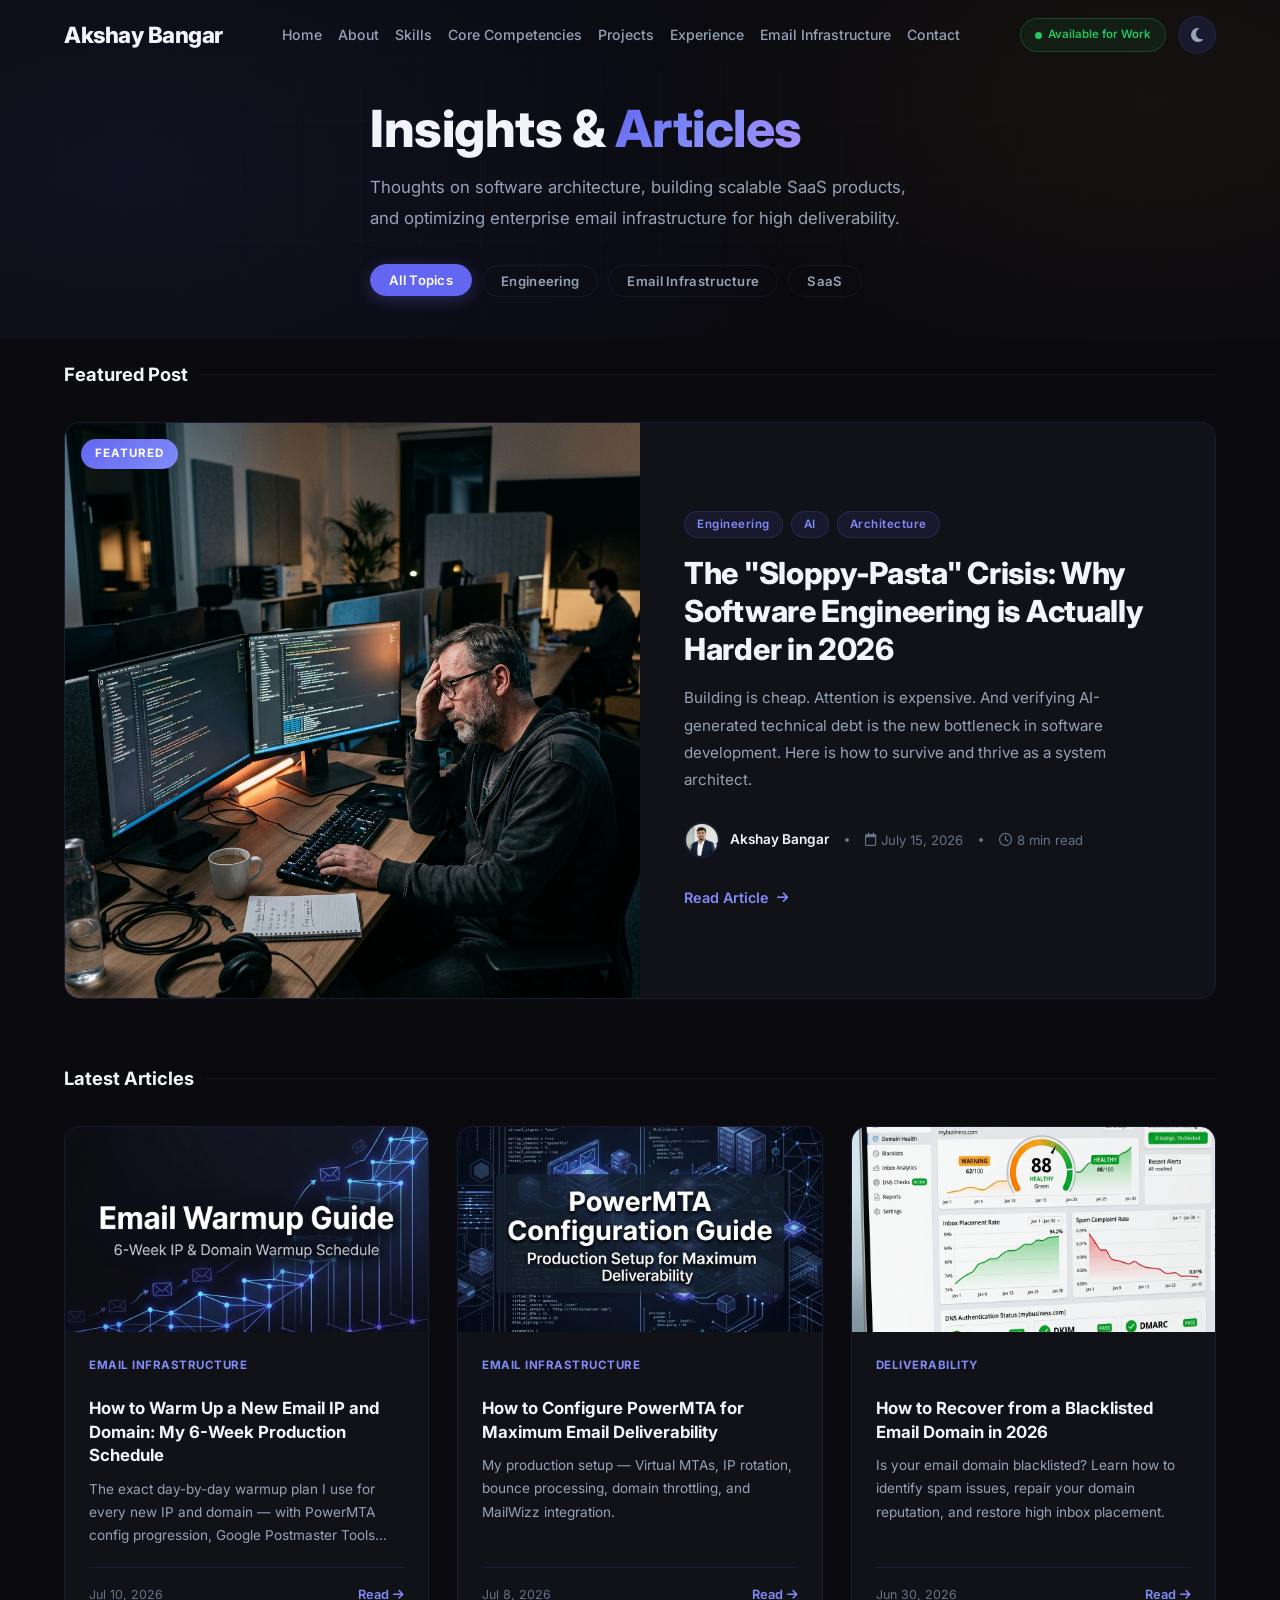
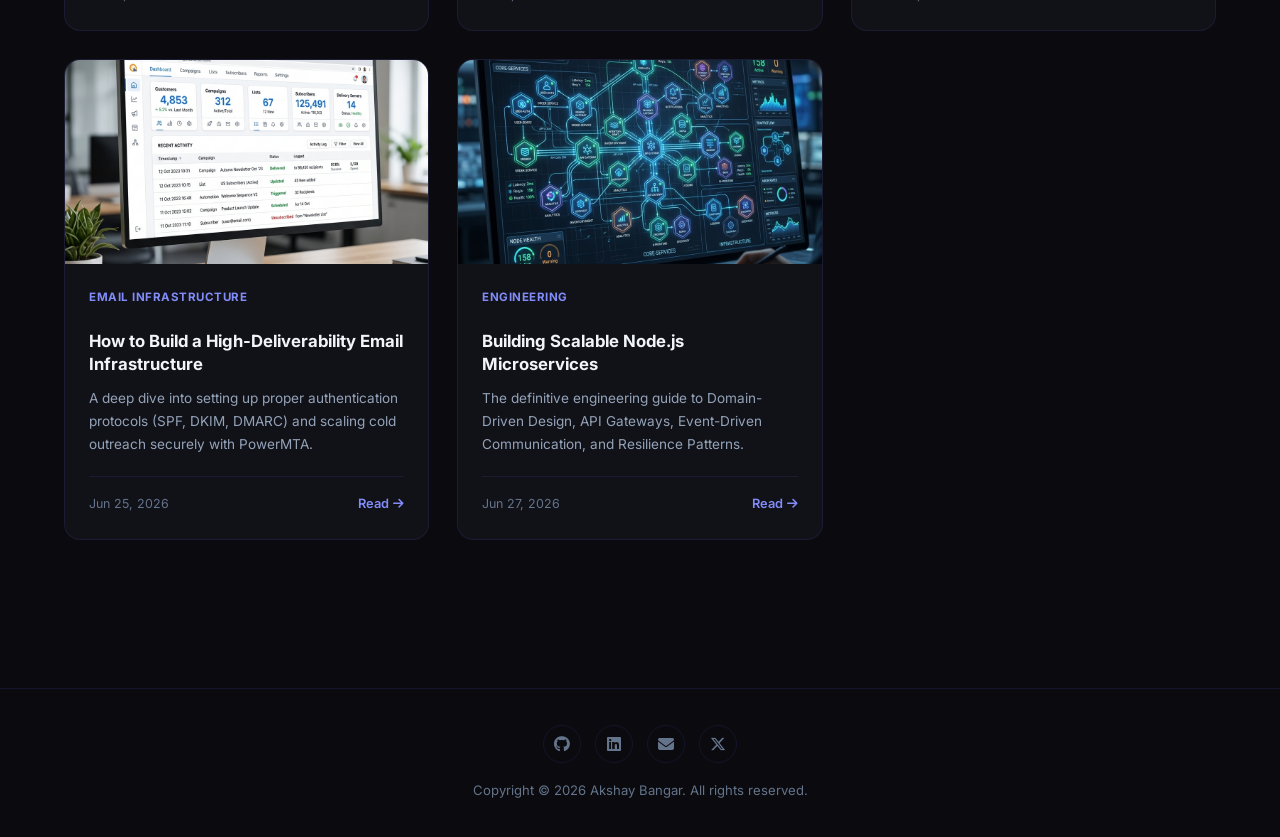
==== commit d74a56de: "changes" ====
--- a/blog/index.html
+++ b/blog/index.html
@@ -13,14 +13,42 @@
 {
   "@context": "https://schema.org",
   "@type": "Blog",
+  "@id": "https://akshaybangarab.github.io/blog/",
   "name": "Blog & Insights | Akshay Bangar",
   "url": "https://akshaybangarab.github.io/blog/",
+  "description": "Technical articles on software development, backend architecture, SaaS, and cold email infrastructure by Akshay Bangar.",
+  "isPartOf": {
+    "@type": "WebSite",
+    "@id": "https://akshaybangarab.github.io/#website",
+    "name": "Akshay Bangar",
+    "url": "https://akshaybangarab.github.io/"
+  },
   "publisher": {
     "@type": "Person",
+    "@id": "https://akshaybangarab.github.io/#person",
     "name": "Akshay Bangar"
   }
 }
 </script>
+
+<!-- JSON-LD Schema: BreadcrumbList -->
+<script type="application/ld+json">
+{
+  "@context": "https://schema.org",
+  "@type": "BreadcrumbList",
+  "itemListElement": [
+    { "@type": "ListItem", "position": 1, "name": "Home", "item": "https://akshaybangarab.github.io/" },
+    { "@type": "ListItem", "position": 2, "name": "Blog", "item": "https://akshaybangarab.github.io/blog/" }
+  ]
+}
+</script>
+
+<!-- Open Graph -->
+<meta property="og:type" content="website">
+<meta property="og:url" content="https://akshaybangarab.github.io/blog/">
+<meta property="og:site_name" content="Akshay Bangar">
+<meta property="og:title" content="Blog & Insights | Akshay Bangar">
+<meta property="og:description" content="Technical articles on software development, backend architecture, SaaS, and cold email infrastructure by Akshay Bangar.">
 
 <meta name="theme-color" content="#0a0a0f">
 <link rel="icon" href="../favicon.svg" type="image/svg+xml">
@@ -80,24 +108,24 @@
 <div class="container">
 <!-- FEATURED POST -->
 <div class="blog-section-heading reveal">Featured Post</div>
-<a href="email-warmup-guide.html" class="featured-post reveal" data-tags="email deliverability">
+<a href="sloppy-pasta-software-engineering.html" class="featured-post reveal" data-tags="engineering">
 <div class="featured-post-img">
 <span class="featured-badge">Featured</span>
-<img src="../images/email-warmup-cover.png" alt="Email IP and Domain Warmup Guide" style="width:100%;height:100%;object-fit:cover;">
+<img src="../images/sloppy-pasta-cover.png" alt="Sloppy-Pasta Software Engineering" style="width:100%;height:100%;object-fit:cover;">
 </div>
 <div class="featured-post-body">
-<div class="post-tags"><span class="post-tag">Email Infrastructure</span><span class="post-tag">Deliverability</span><span class="post-tag">Warmup</span></div>
-<h2 class="featured-post-title">How to Warm Up a New Email IP and Domain: My 6-Week Production Schedule</h2>
-<p class="featured-post-excerpt">The exact day-by-day warmup plan I use for every new IP and domain — with PowerMTA config progression, Google Postmaster Tools monitoring, per-ISP throttling, and the 5 warmup mistakes that got me blacklisted.</p>
+<div class="post-tags"><span class="post-tag">Engineering</span><span class="post-tag">AI</span><span class="post-tag">Architecture</span></div>
+<h2 class="featured-post-title">The "Sloppy-Pasta" Crisis: Why Software Engineering is Actually Harder in 2026</h2>
+<p class="featured-post-excerpt">Building is cheap. Attention is expensive. And verifying AI-generated technical debt is the new bottleneck in software development. Here is how to survive and thrive as a system architect.</p>
 <div class="post-meta">
 <div class="post-author-mini">
 <img src="../images/akshay-bangar-software-engineer.jpg" alt="Akshay Bangar" class="post-author-avatar">
 <span class="post-author-name">Akshay Bangar</span>
 </div>
 <span class="post-meta-sep"></span>
-<span class="post-date"><i class="fa-regular fa-calendar"></i> July 10, 2026</span>
+<span class="post-date"><i class="fa-regular fa-calendar"></i> July 15, 2026</span>
 <span class="post-meta-sep"></span>
-<span class="post-reading-time"><i class="fa-regular fa-clock"></i> 16 min read</span>
+<span class="post-reading-time"><i class="fa-regular fa-clock"></i> 8 min read</span>
 </div>
 <span class="post-link-btn">Read Article <i class="fa-solid fa-arrow-right"></i></span>
 </div>
@@ -111,6 +139,20 @@
 <p>No articles found for this topic yet.</p>
 </div>
 <div class="blog-grid">
+<a href="email-warmup-guide.html" class="blog-card reveal" data-tags="email deliverability" style="transition-delay:0.05s">
+<div class="blog-card-img">
+<img src="../images/email-warmup-cover.png" alt="Email IP and Domain Warmup Guide" style="width:100%;height:100%;object-fit:cover;">
+</div>
+<div class="blog-card-body">
+<span class="blog-preview-tag">Email Infrastructure</span>
+<h3 class="blog-card-title">How to Warm Up a New Email IP and Domain: My 6-Week Production Schedule</h3>
+<p class="blog-card-excerpt">The exact day-by-day warmup plan I use for every new IP and domain — with PowerMTA config progression, Google Postmaster Tools monitoring, per-ISP throttling, and more.</p>
+<div class="blog-card-footer">
+<span class="blog-card-date">Jul 10, 2026</span>
+<span class="blog-card-readmore">Read <i class="fa-solid fa-arrow-right" style="font-size:0.75rem"></i></span>
+</div>
+</div>
+</a>
 <a href="powermta-configuration-guide.html" class="blog-card reveal" data-tags="email deliverability" style="transition-delay:0.1s">
 <div class="blog-card-img">
 <img src="../images/powermta-config-cover.png" alt="PowerMTA Configuration Guide" style="width:100%;height:100%;object-fit:cover;">
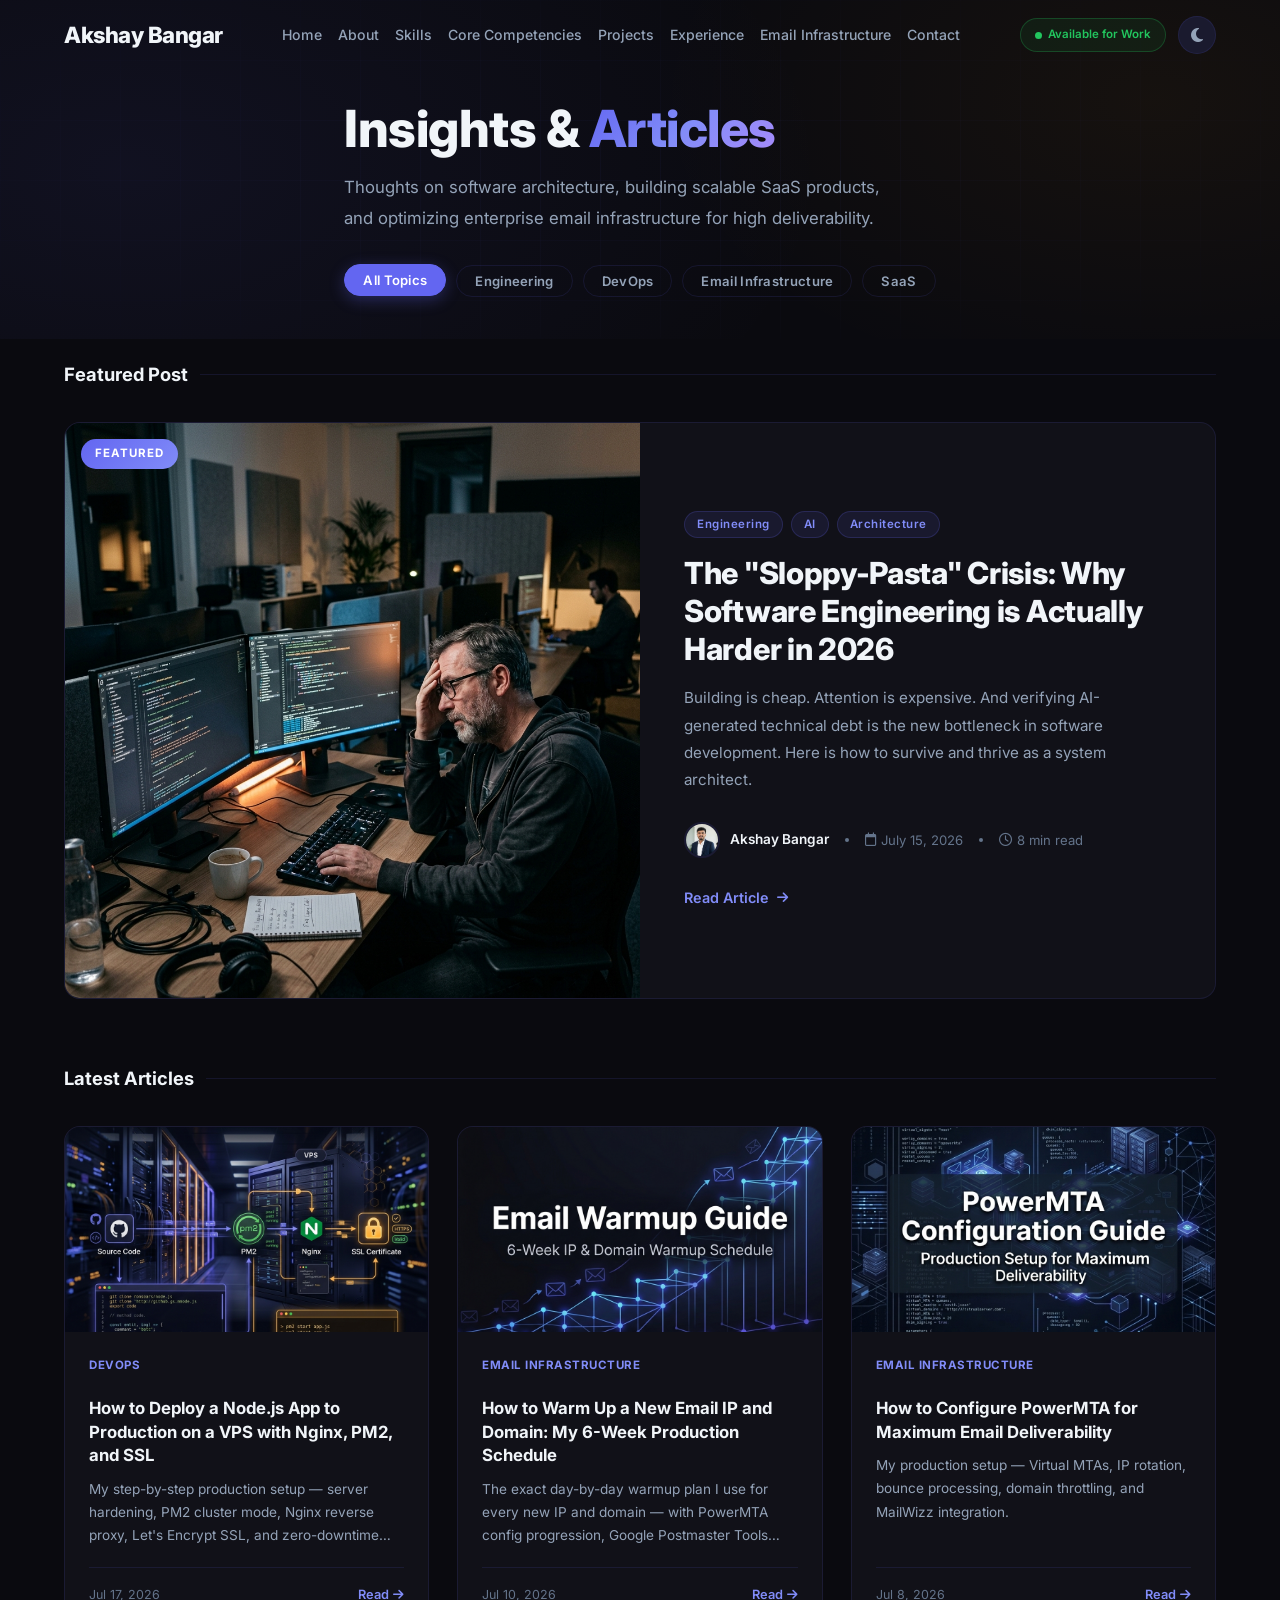
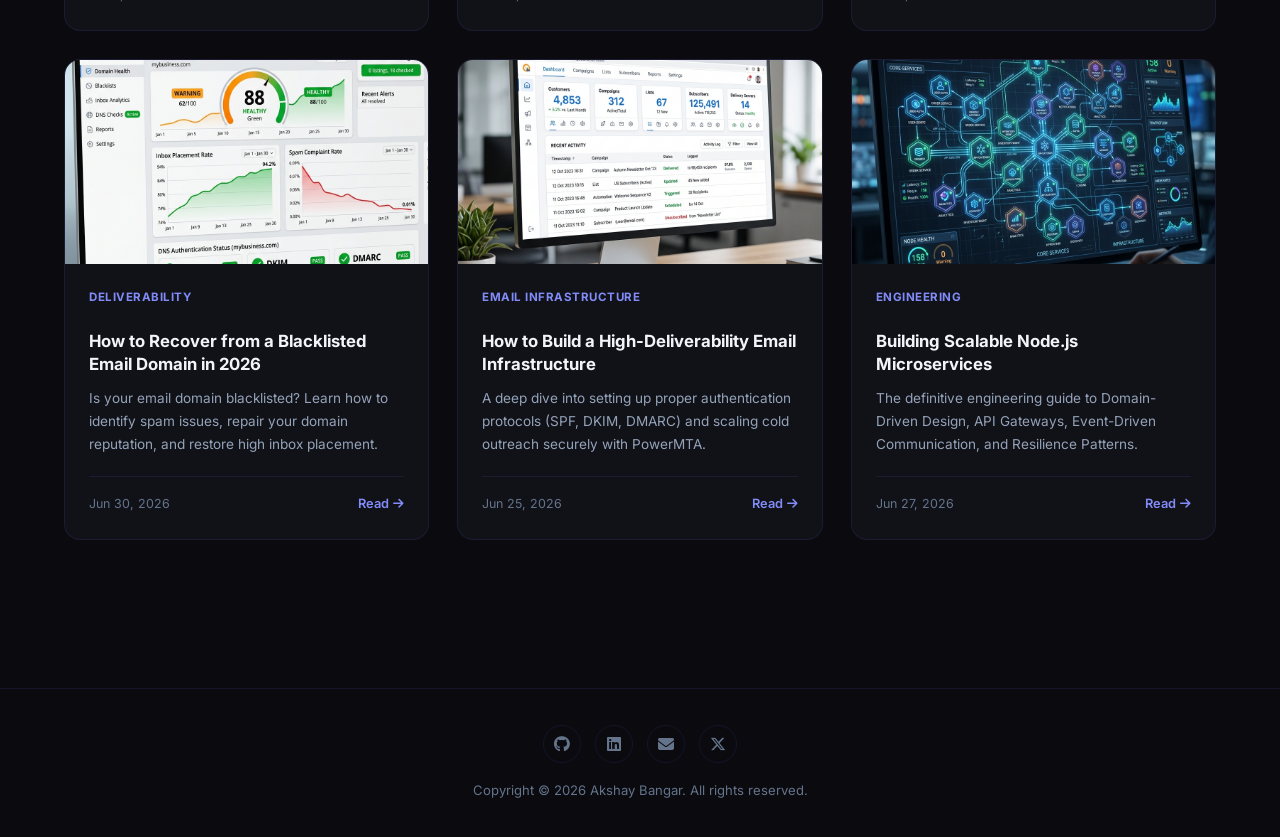
==== commit 82080164: "changes" ====
--- a/blog/index.html
+++ b/blog/index.html
@@ -97,6 +97,7 @@
 <div class="blog-filters">
 <button class="filter-btn active" data-filter="all">All Topics</button>
 <button class="filter-btn" data-filter="engineering">Engineering</button>
+<button class="filter-btn" data-filter="devops">DevOps</button>
 <button class="filter-btn" data-filter="email">Email Infrastructure</button>
 <button class="filter-btn" data-filter="saas">SaaS</button>
 </div>
@@ -139,7 +140,21 @@
 <p>No articles found for this topic yet.</p>
 </div>
 <div class="blog-grid">
-<a href="email-warmup-guide.html" class="blog-card reveal" data-tags="email deliverability" style="transition-delay:0.05s">
+<a href="nodejs-vps-deployment-guide.html" class="blog-card reveal" data-tags="engineering devops" style="transition-delay:0.05s">
+<div class="blog-card-img">
+<img src="../images/nodejs-vps-deploy-cover.png" alt="Node.js VPS Production Deployment" style="width:100%;height:100%;object-fit:cover;">
+</div>
+<div class="blog-card-body">
+<span class="blog-preview-tag">DevOps</span>
+<h3 class="blog-card-title">How to Deploy a Node.js App to Production on a VPS with Nginx, PM2, and SSL</h3>
+<p class="blog-card-excerpt">My step-by-step production setup — server hardening, PM2 cluster mode, Nginx reverse proxy, Let's Encrypt SSL, and zero-downtime deployments.</p>
+<div class="blog-card-footer">
+<span class="blog-card-date">Jul 17, 2026</span>
+<span class="blog-card-readmore">Read <i class="fa-solid fa-arrow-right" style="font-size:0.75rem"></i></span>
+</div>
+</div>
+</a>
+<a href="email-warmup-guide.html" class="blog-card reveal" data-tags="email deliverability" style="transition-delay:0.1s">
 <div class="blog-card-img">
 <img src="../images/email-warmup-cover.png" alt="Email IP and Domain Warmup Guide" style="width:100%;height:100%;object-fit:cover;">
 </div>
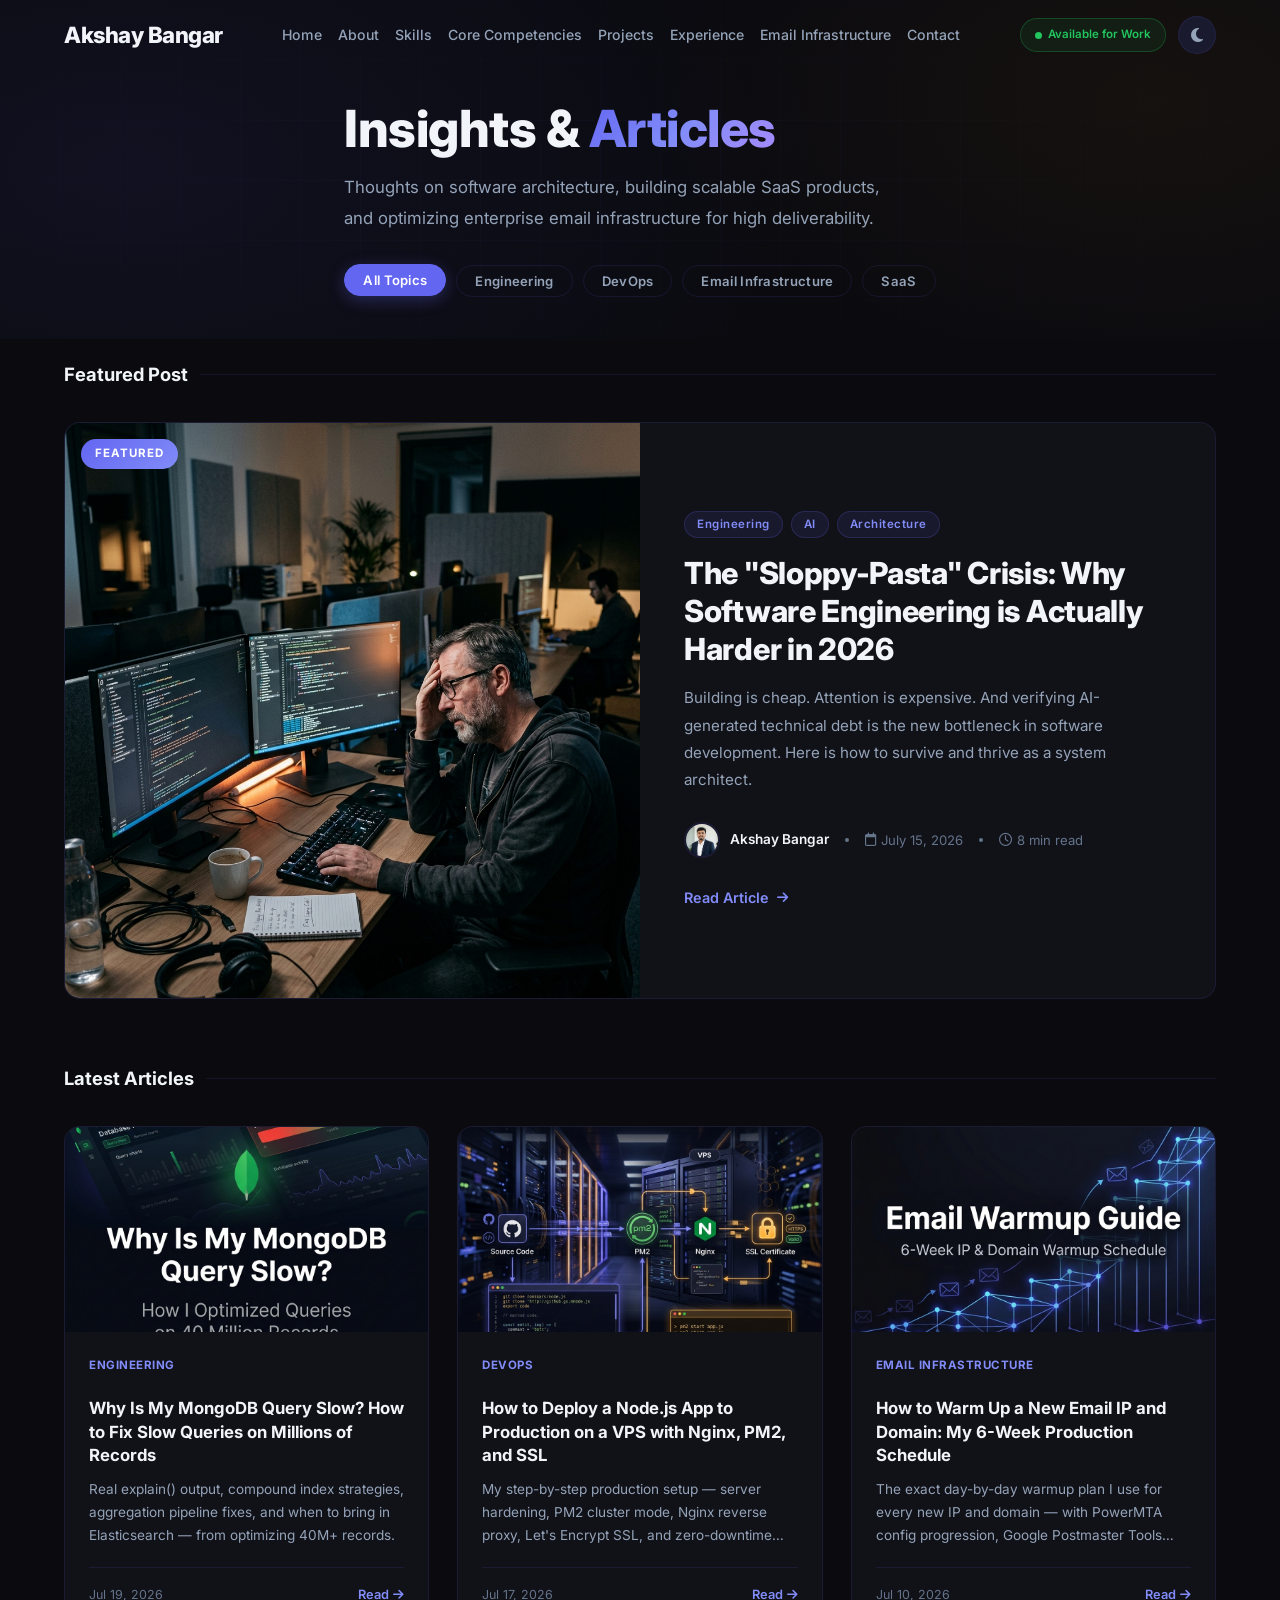
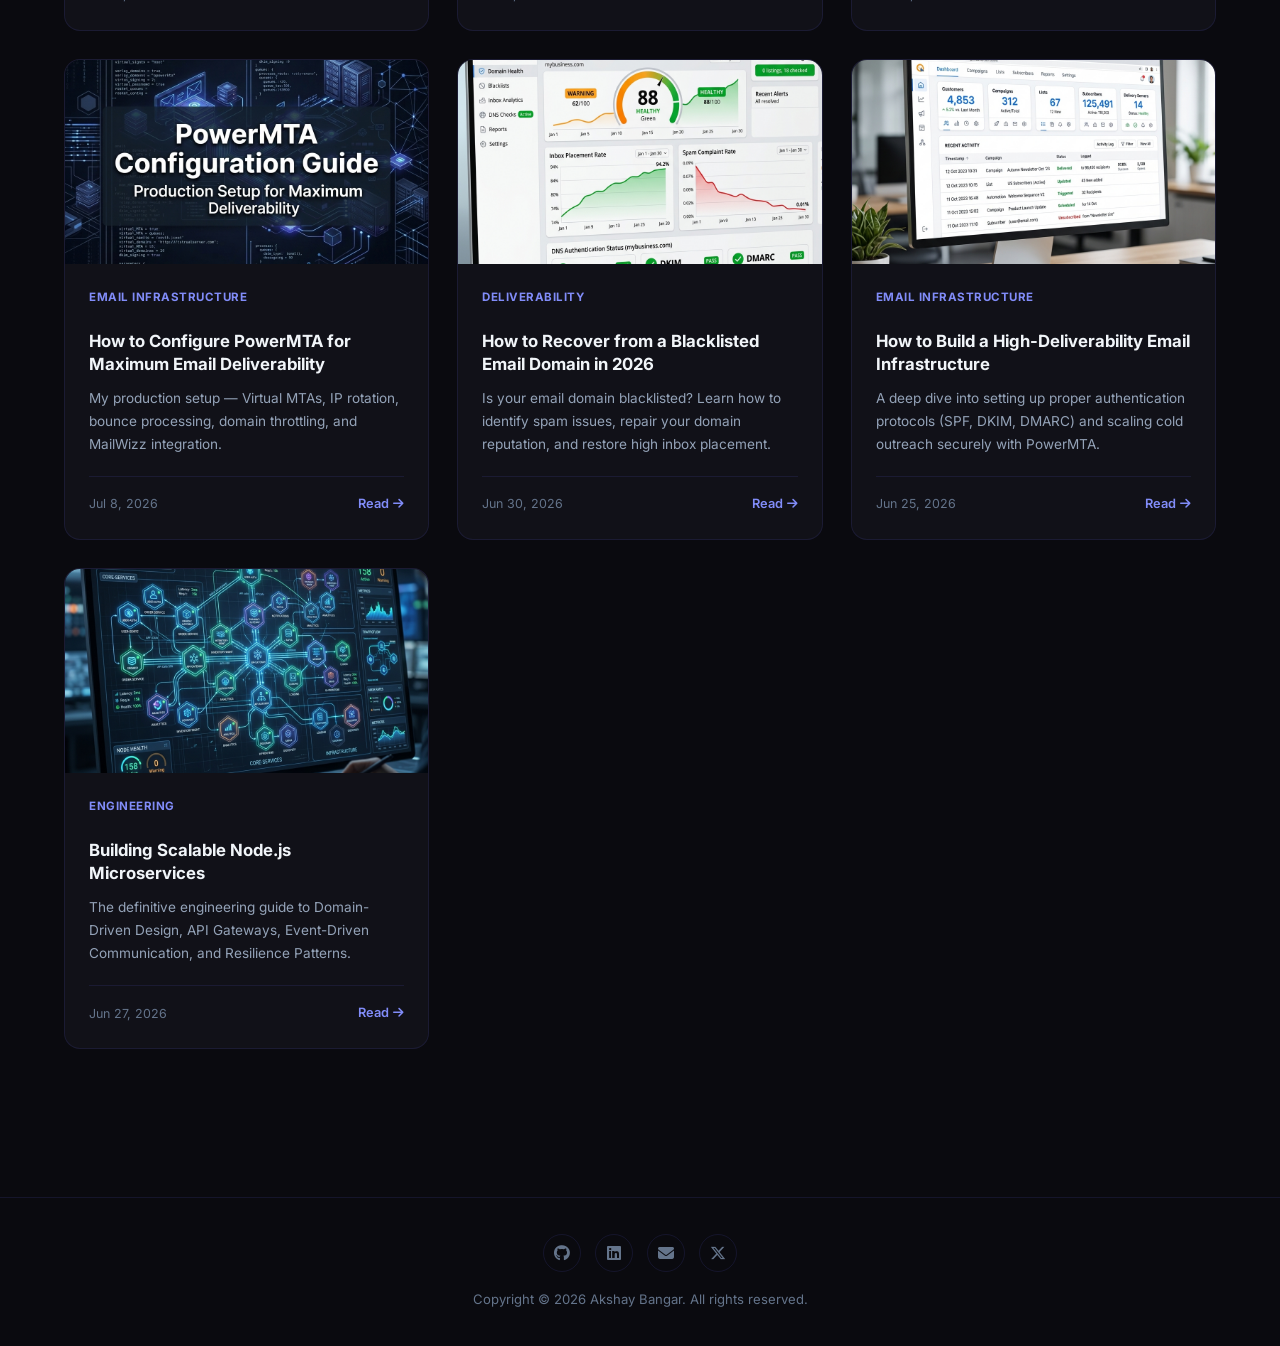
==== commit 4f9d9aac: "changes" ====
--- a/blog/index.html
+++ b/blog/index.html
@@ -140,7 +140,21 @@
 <p>No articles found for this topic yet.</p>
 </div>
 <div class="blog-grid">
-<a href="nodejs-vps-deployment-guide.html" class="blog-card reveal" data-tags="engineering devops" style="transition-delay:0.05s">
+<a href="mongodb-query-optimization-guide.html" class="blog-card reveal" data-tags="engineering devops" style="transition-delay:0.05s">
+<div class="blog-card-img">
+<img src="../images/mongodb-optimization-cover.png" alt="MongoDB Query Optimization Guide" style="width:100%;height:100%;object-fit:cover;">
+</div>
+<div class="blog-card-body">
+<span class="blog-preview-tag">Engineering</span>
+<h3 class="blog-card-title">Why Is My MongoDB Query Slow? How to Fix Slow Queries on Millions of Records</h3>
+<p class="blog-card-excerpt">Real explain() output, compound index strategies, aggregation pipeline fixes, and when to bring in Elasticsearch — from optimizing 40M+ records.</p>
+<div class="blog-card-footer">
+<span class="blog-card-date">Jul 19, 2026</span>
+<span class="blog-card-readmore">Read <i class="fa-solid fa-arrow-right" style="font-size:0.75rem"></i></span>
+</div>
+</div>
+</a>
+<a href="nodejs-vps-deployment-guide.html" class="blog-card reveal" data-tags="engineering devops" style="transition-delay:0.1s">
 <div class="blog-card-img">
 <img src="../images/nodejs-vps-deploy-cover.png" alt="Node.js VPS Production Deployment" style="width:100%;height:100%;object-fit:cover;">
 </div>
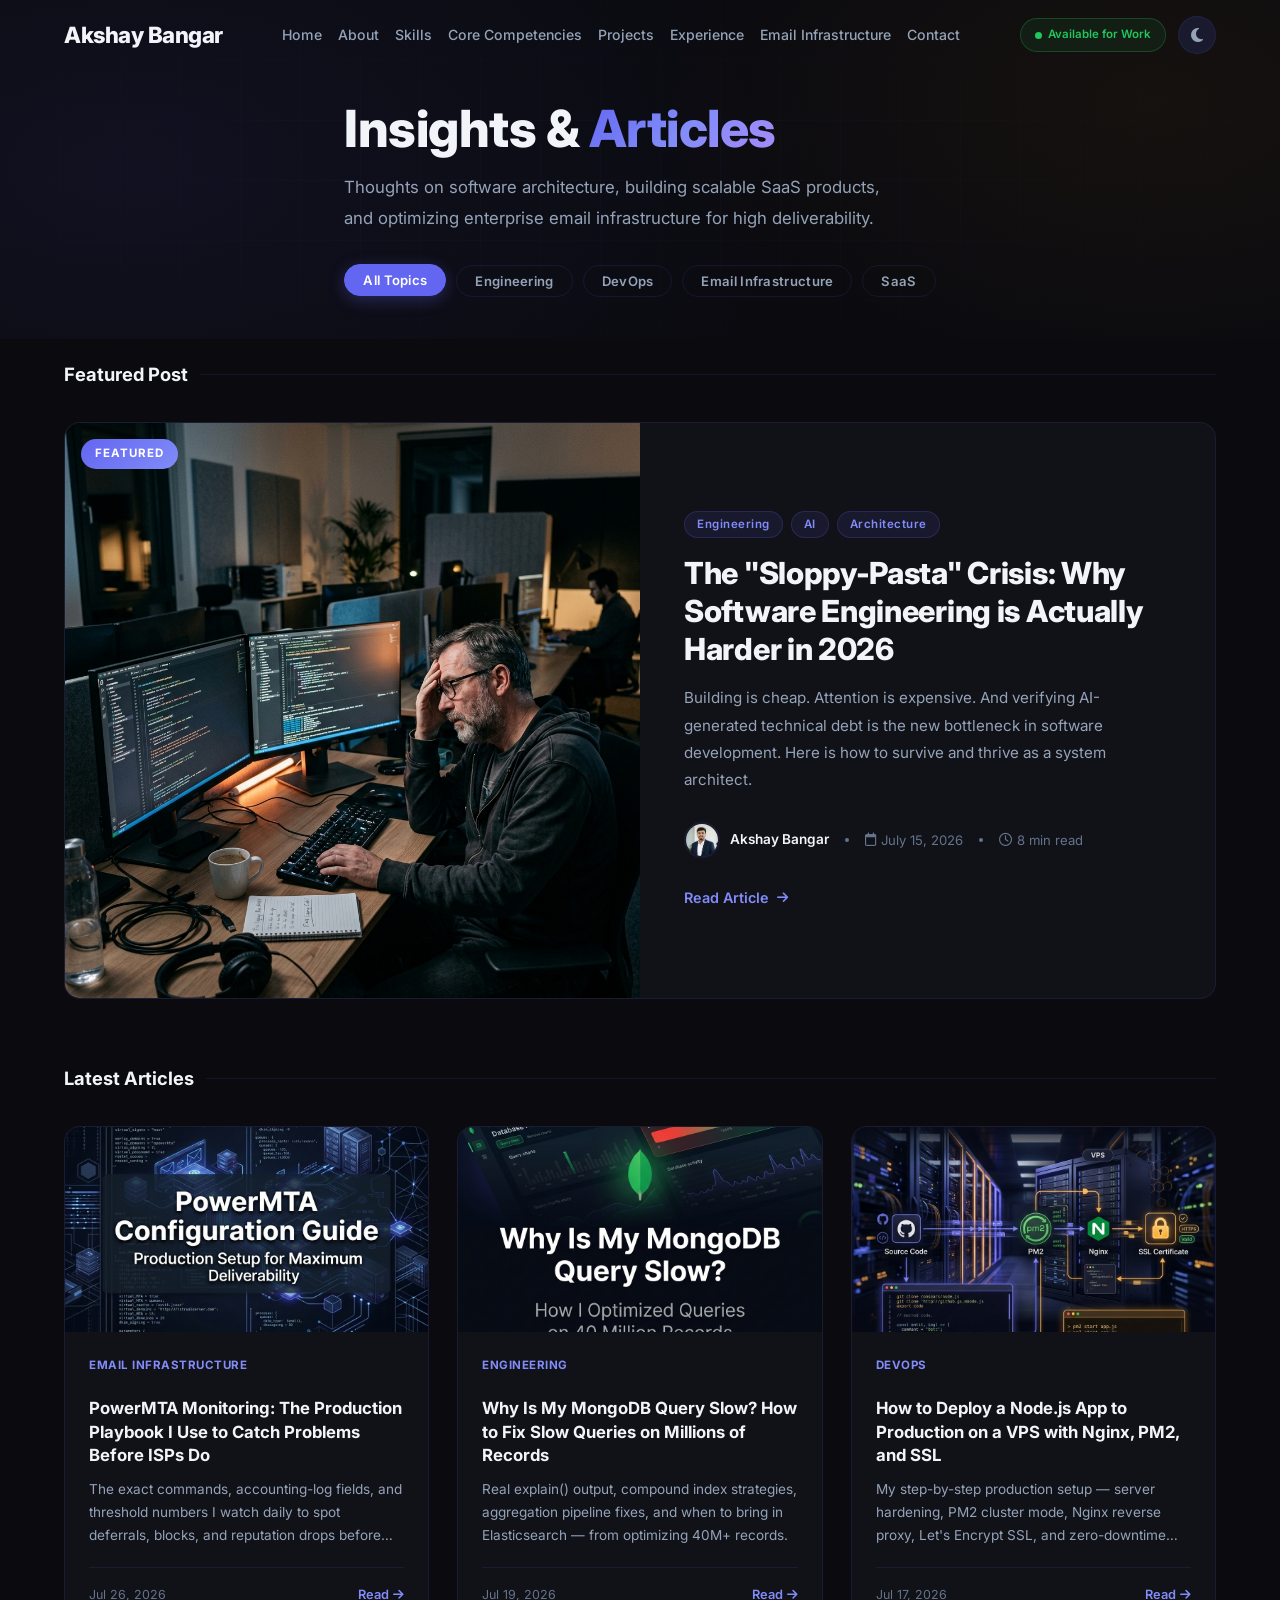
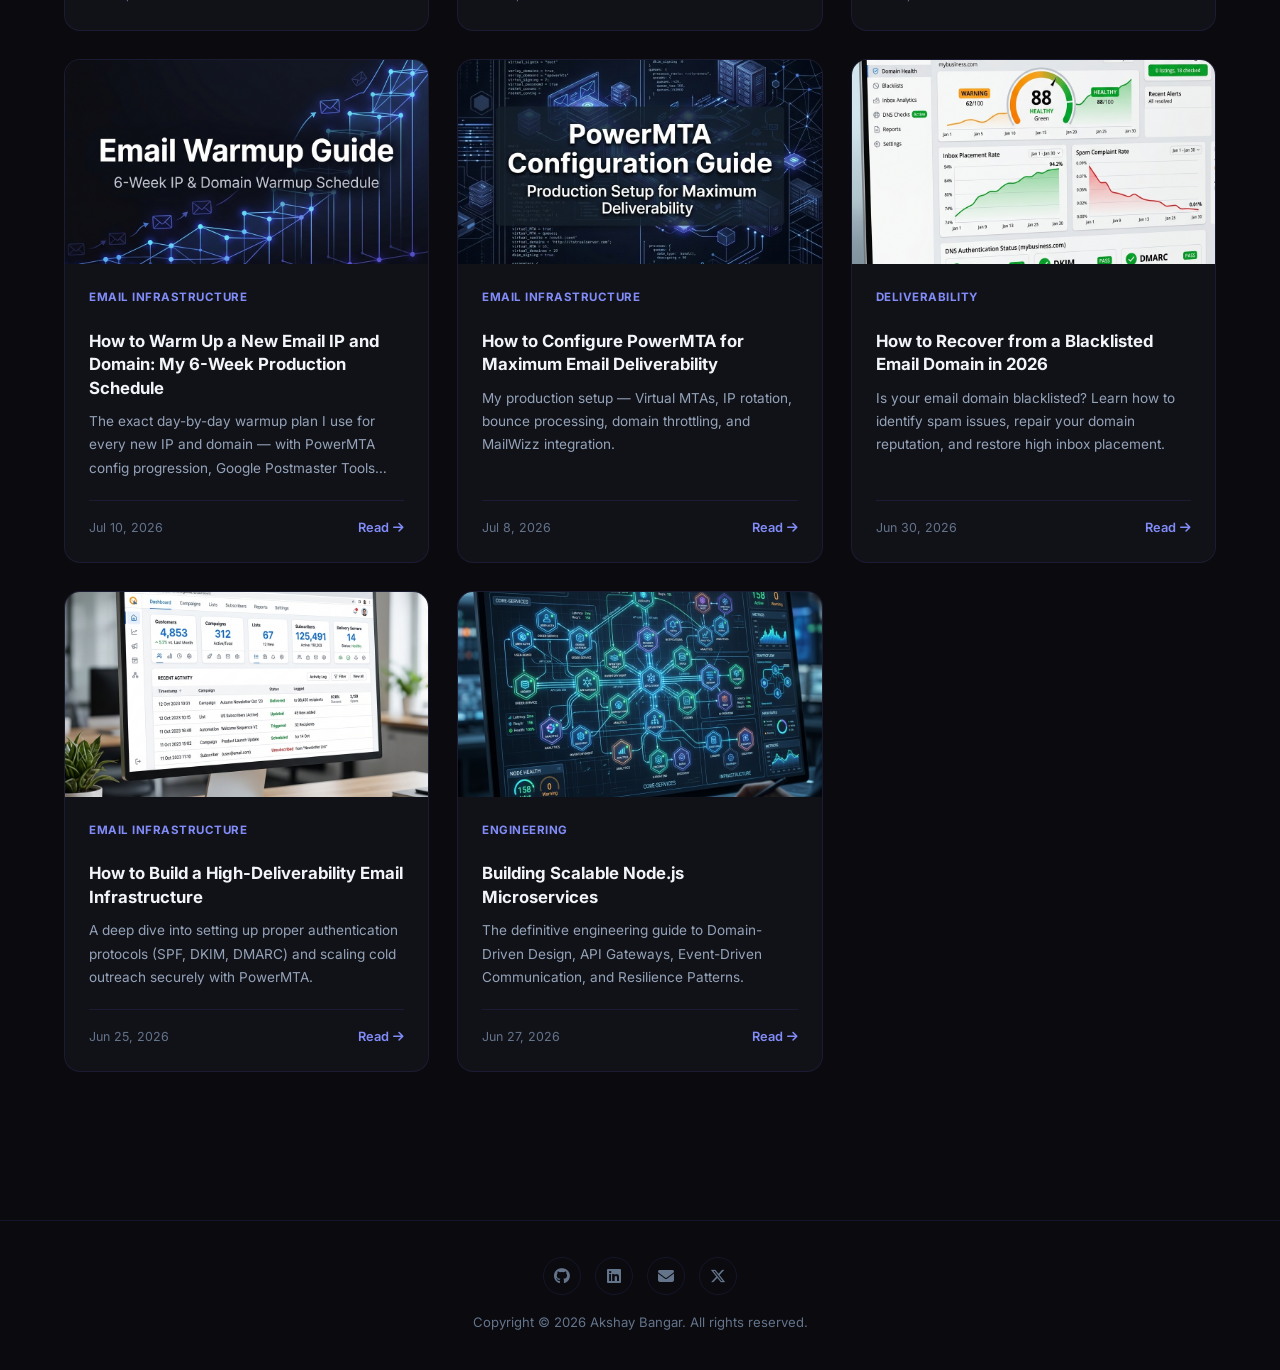
==== commit 478e2162: "changes" ====
--- a/blog/index.html
+++ b/blog/index.html
@@ -140,6 +140,20 @@
 <p>No articles found for this topic yet.</p>
 </div>
 <div class="blog-grid">
+<a href="powermta-monitoring-guide.html" class="blog-card reveal" data-tags="email deliverability" style="transition-delay:0.05s">
+<div class="blog-card-img">
+<img src="../images/powermta-config-cover.png" alt="PowerMTA Monitoring Playbook" style="width:100%;height:100%;object-fit:cover;">
+</div>
+<div class="blog-card-body">
+<span class="blog-preview-tag">Email Infrastructure</span>
+<h3 class="blog-card-title">PowerMTA Monitoring: The Production Playbook I Use to Catch Problems Before ISPs Do</h3>
+<p class="blog-card-excerpt">The exact commands, accounting-log fields, and threshold numbers I watch daily to spot deferrals, blocks, and reputation drops before they cause blacklisting.</p>
+<div class="blog-card-footer">
+<span class="blog-card-date">Jul 26, 2026</span>
+<span class="blog-card-readmore">Read <i class="fa-solid fa-arrow-right" style="font-size:0.75rem"></i></span>
+</div>
+</div>
+</a>
 <a href="mongodb-query-optimization-guide.html" class="blog-card reveal" data-tags="engineering devops" style="transition-delay:0.05s">
 <div class="blog-card-img">
 <img src="../images/mongodb-optimization-cover.png" alt="MongoDB Query Optimization Guide" style="width:100%;height:100%;object-fit:cover;">
--- a/css/style.css
+++ b/css/style.css
@@ -66,11 +66,11 @@
 .hero-badge{display:inline-flex;align-items:center;gap:8px;padding:8px 16px;border-radius:var(--radius-full);background:rgba(99,102,241,.08);border:1px solid var(--border);font-size:.78rem;font-weight:500;color:var(--accent-glow);margin-bottom:24px}
 .hero h1{font-size:clamp(2.2rem,5vw,3.5rem);font-weight:800;color:var(--text-primary);line-height:1.08;margin-bottom:8px;letter-spacing:-.5px}
 .hero h1 .gradient-text{background:linear-gradient(135deg,var(--accent),var(--accent-glow),#a78bfa);-webkit-background-clip:text;background-clip:text;-webkit-text-fill-color:transparent}
-.hero .tagline{font-size:clamp(1rem,2vw,1.35rem);color:var(--text-secondary);margin-bottom:6px;font-weight:500}
+.hero .tagline{font-size:clamp(1rem,2vw,1.35rem);color:var(--text-secondary);margin-bottom:6px;font-weight:500;min-height:3.4em}
 .typing-wrapper{display:inline}
 .typing-cursor{display:inline-block;width:3px;height:1.1em;background:var(--accent);margin-left:2px;animation:blink 1s step-end infinite;vertical-align:text-bottom}
 @keyframes blink{50%{opacity:0}}
-.hero-desc{font-size:.98rem;color:var(--text-muted);margin:20px 0 32px;line-height:1.8;max-width:500px}
+.hero-desc{font-size:.98rem;color:var(--text-muted);margin:20px 0 32px;line-height:1.8;max-width:600px}
 .hero-btns{display:flex;gap:14px;flex-wrap:wrap;margin-bottom:36px}
 .hero-social{display:flex;gap:10px}
 .hero-social a{width:42px;height:42px;border-radius:50%;border:1px solid var(--border);display:flex;align-items:center;justify-content:center;color:var(--text-secondary);transition:all var(--transition)}
@@ -78,10 +78,29 @@
 .hero-social a svg{width:20px;height:20px}
 .hero-photo{position:relative;display:flex;justify-content:center;align-items:center}
 .hero-photo-wrapper{position:relative;width:340px;height:340px;border-radius:50%;overflow:hidden;border:3px solid var(--border);box-shadow:0 0 60px rgba(99,102,241,.15)}
-.hero-photo-wrapper img{width:100%;height:100%;object-fit:cover}
+.hero-photo-wrapper img{width:100%;height:100%;object-fit:cover;transition:transform 0.5s ease}
+.hero-photo-wrapper:hover img{transform:scale(1.08)}
 .hero-photo-wrapper::after{content:'';position:absolute;inset:0;border-radius:50%;background:linear-gradient(135deg,rgba(99,102,241,.1),transparent);pointer-events:none}
 .hero-photo-glow{position:absolute;width:380px;height:380px;border-radius:50%;background:radial-gradient(circle,rgba(99,102,241,.12),transparent 70%);z-index:-1;animation:glow-pulse 4s ease-in-out infinite}
 @keyframes glow-pulse{0%,100%{transform:scale(1);opacity:.6}50%{transform:scale(1.1);opacity:1}}
+
+/* Syntax Highlighting */
+.syntax-type { color: #ff7b72; font-family: var(--font-mono); font-weight: 600; }
+.syntax-string { color: #a5d6ff; font-family: var(--font-mono); }
+.syntax-variable { color: #79c0ff; font-family: var(--font-mono); }
+.syntax-method { color: #d2a8ff; font-family: var(--font-mono); }
+.syntax-keyword { color: #ff7b72; font-family: var(--font-mono); }
+
+/* Floating Developer Icons */
+@keyframes float{0%,100%{transform:translateY(0) rotate(0)}50%{transform:translateY(-20px) rotate(5deg)}}
+@keyframes float-reverse{0%,100%{transform:translateY(0) rotate(0)}50%{transform:translateY(20px) rotate(-5deg)}}
+.floating-icon{position:absolute;color:var(--accent);opacity:0.12;font-size:2rem;z-index:0;pointer-events:none}
+.floating-icon.i-1{top:15%;left:8%;animation:float 6s ease-in-out infinite;font-size:3rem;opacity:0.1}
+.floating-icon.i-2{top:65%;left:5%;animation:float-reverse 8s ease-in-out infinite;font-size:2.5rem;opacity:0.15}
+.floating-icon.i-3{top:20%;right:8%;animation:float-reverse 7s ease-in-out infinite;font-size:3.5rem;opacity:0.08}
+.floating-icon.i-4{top:75%;right:6%;animation:float 9s ease-in-out infinite;font-size:2rem;opacity:0.12}
+.floating-icon.i-5{top:45%;left:48%;animation:float 10s ease-in-out infinite;font-size:4rem;opacity:0.04}
+.floating-icon.i-6{bottom:15%;left:35%;animation:float-reverse 11s ease-in-out infinite;font-size:2.5rem;opacity:0.08}
 .scroll-indicator{position:absolute;bottom:32px;left:50%;transform:translateX(-50%);display:flex;flex-direction:column;align-items:center;gap:6px;color:var(--text-muted);font-size:.7rem;letter-spacing:2px;transition:opacity .4s ease}
 .scroll-indicator .mouse{width:22px;height:36px;border:2px solid var(--text-muted);border-radius:11px;position:relative}
 .scroll-indicator .mouse::after{content:'';width:3px;height:7px;background:var(--accent);border-radius:2px;position:absolute;top:5px;left:50%;transform:translateX(-50%);animation:scroll-down 2s infinite}
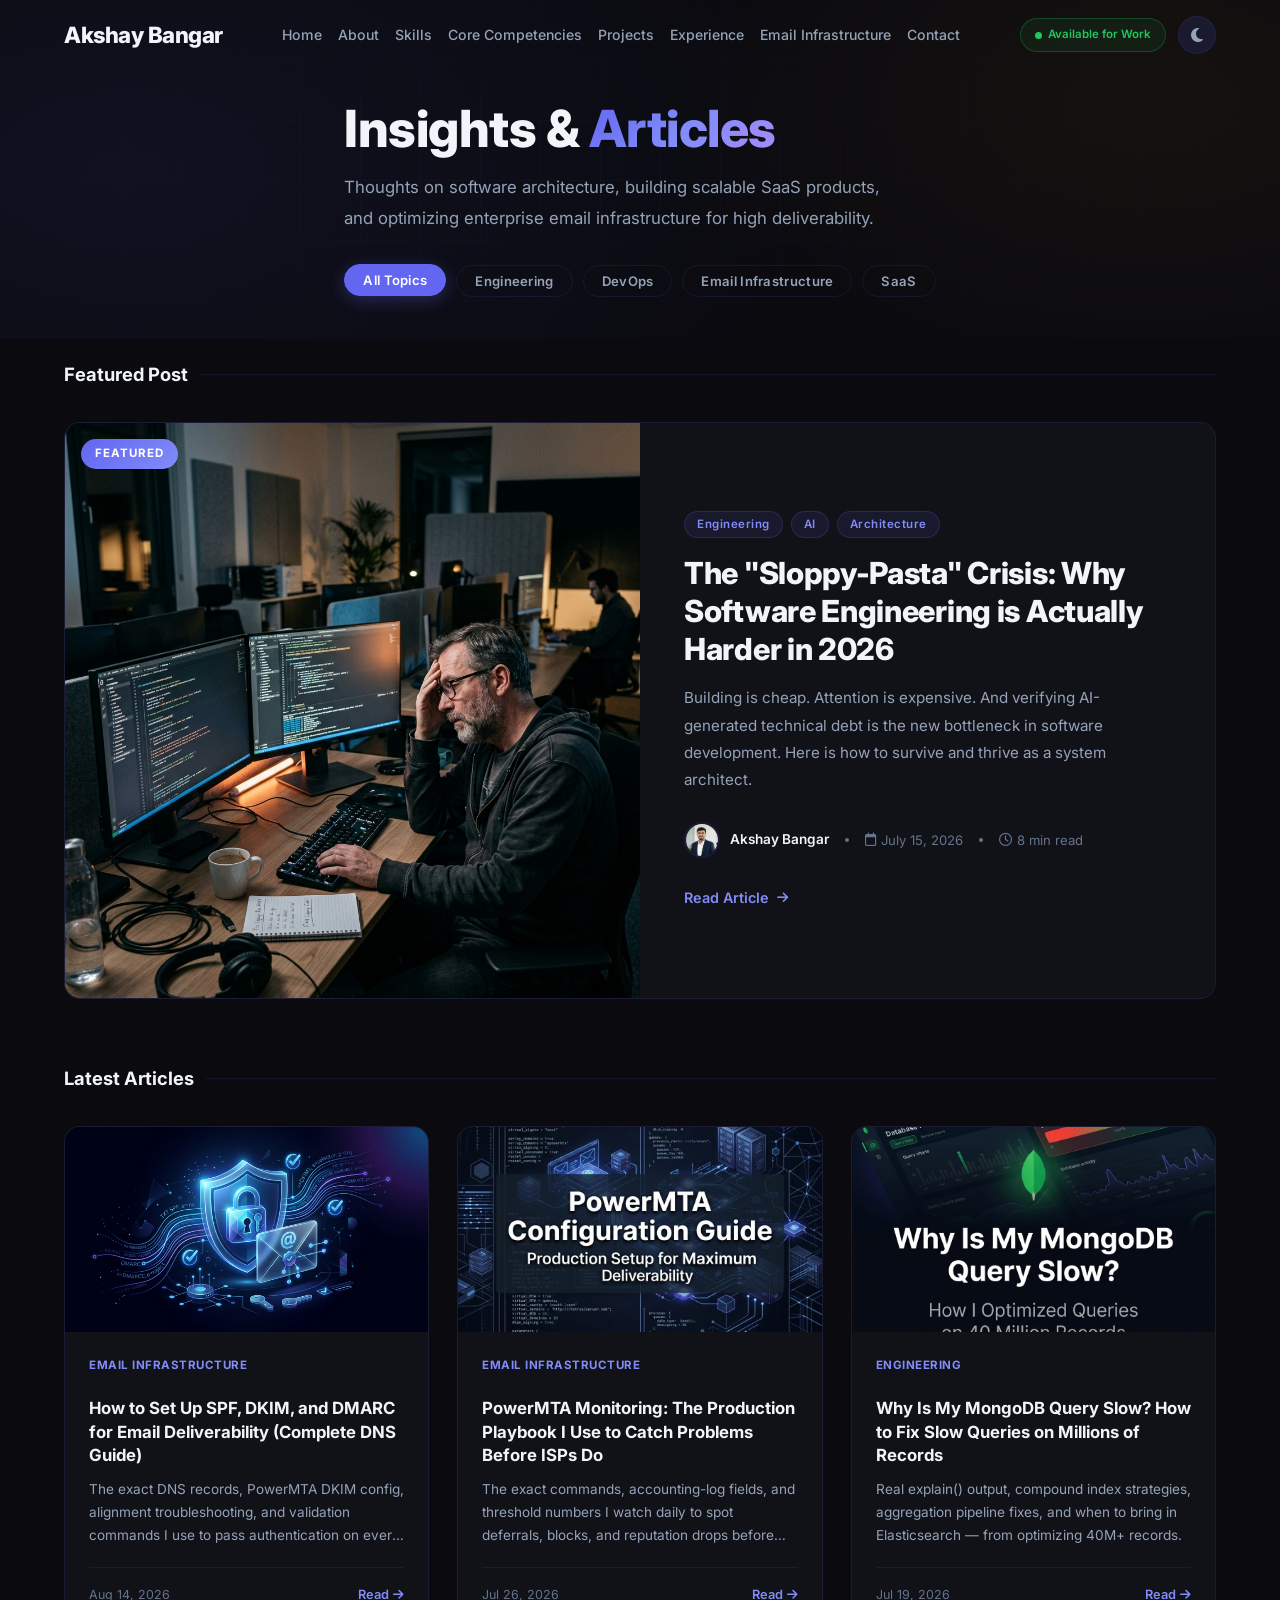
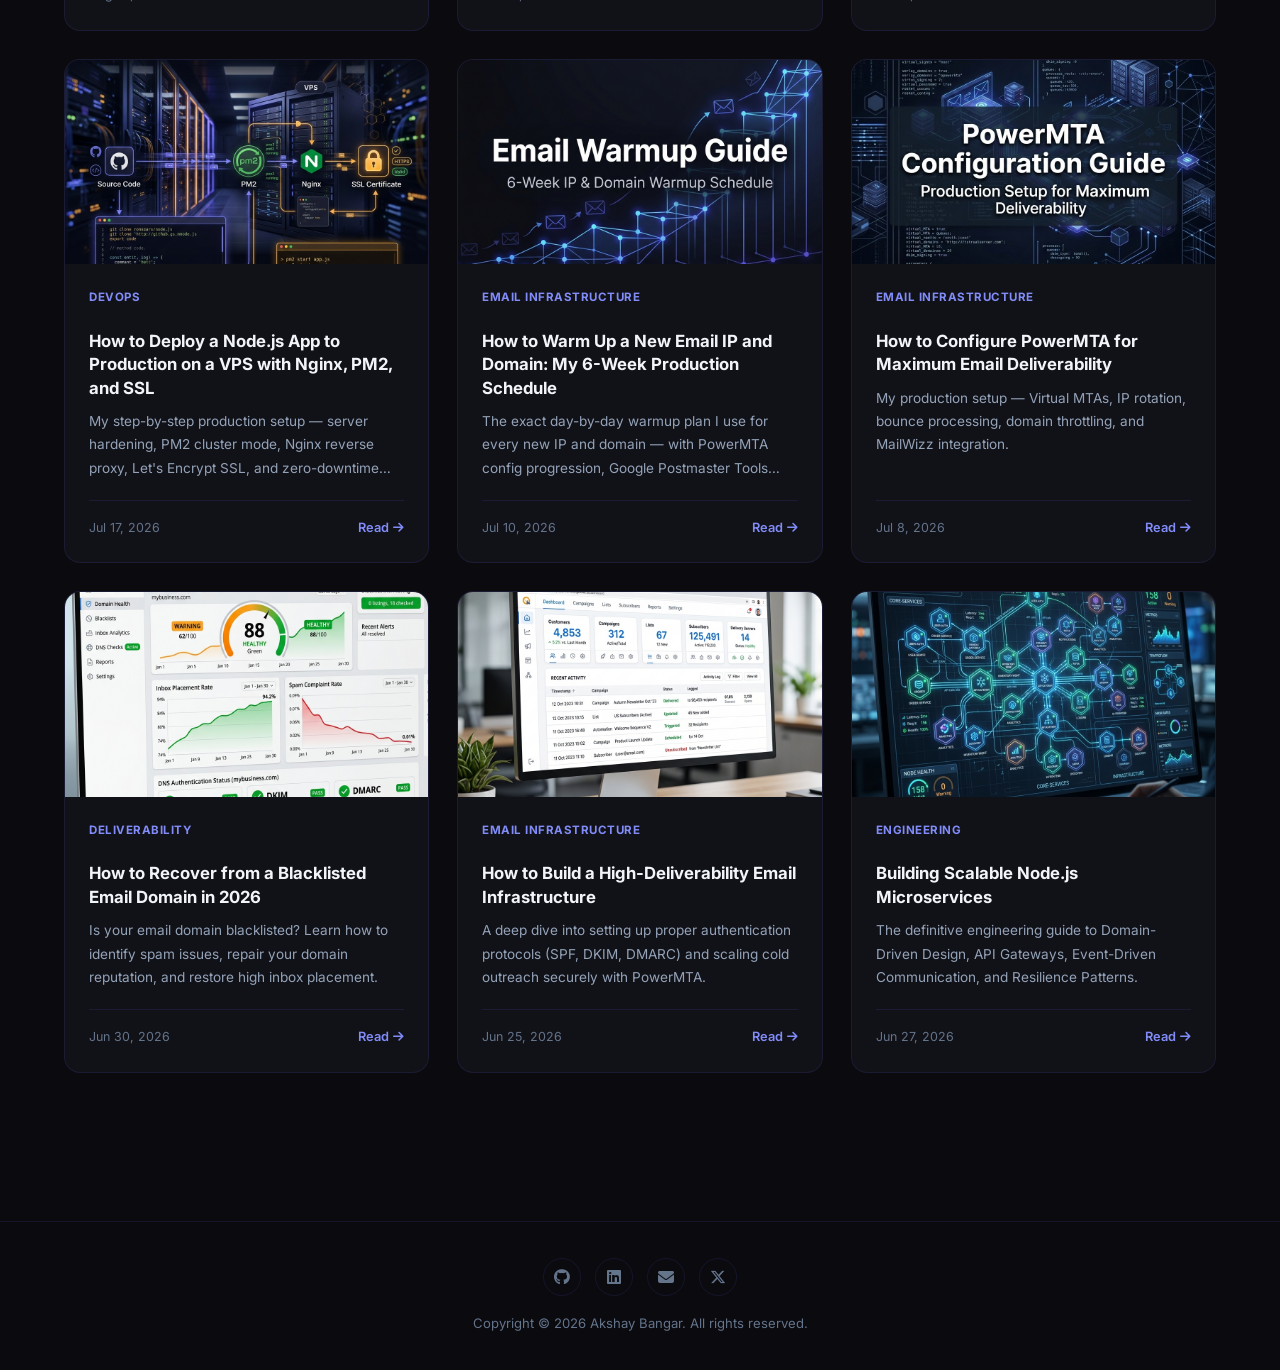
==== commit 14f4adf3: "changes" ====
--- a/blog/index.html
+++ b/blog/index.html
@@ -140,6 +140,20 @@
 <p>No articles found for this topic yet.</p>
 </div>
 <div class="blog-grid">
+<a href="spf-dkim-dmarc-setup-guide.html" class="blog-card reveal" data-tags="email deliverability" style="transition-delay:0.05s">
+<div class="blog-card-img">
+<img src="../images/spf-dkim-dmarc-cover.jpg" alt="SPF DKIM DMARC Email Authentication Setup Guide" style="width:100%;height:100%;object-fit:cover;">
+</div>
+<div class="blog-card-body">
+<span class="blog-preview-tag">Email Infrastructure</span>
+<h3 class="blog-card-title">How to Set Up SPF, DKIM, and DMARC for Email Deliverability (Complete DNS Guide)</h3>
+<p class="blog-card-excerpt">The exact DNS records, PowerMTA DKIM config, alignment troubleshooting, and validation commands I use to pass authentication on every domain.</p>
+<div class="blog-card-footer">
+<span class="blog-card-date">Aug 14, 2026</span>
+<span class="blog-card-readmore">Read <i class="fa-solid fa-arrow-right" style="font-size:0.75rem"></i></span>
+</div>
+</div>
+</a>
 <a href="powermta-monitoring-guide.html" class="blog-card reveal" data-tags="email deliverability" style="transition-delay:0.05s">
 <div class="blog-card-img">
 <img src="../images/powermta-config-cover.png" alt="PowerMTA Monitoring Playbook" style="width:100%;height:100%;object-fit:cover;">
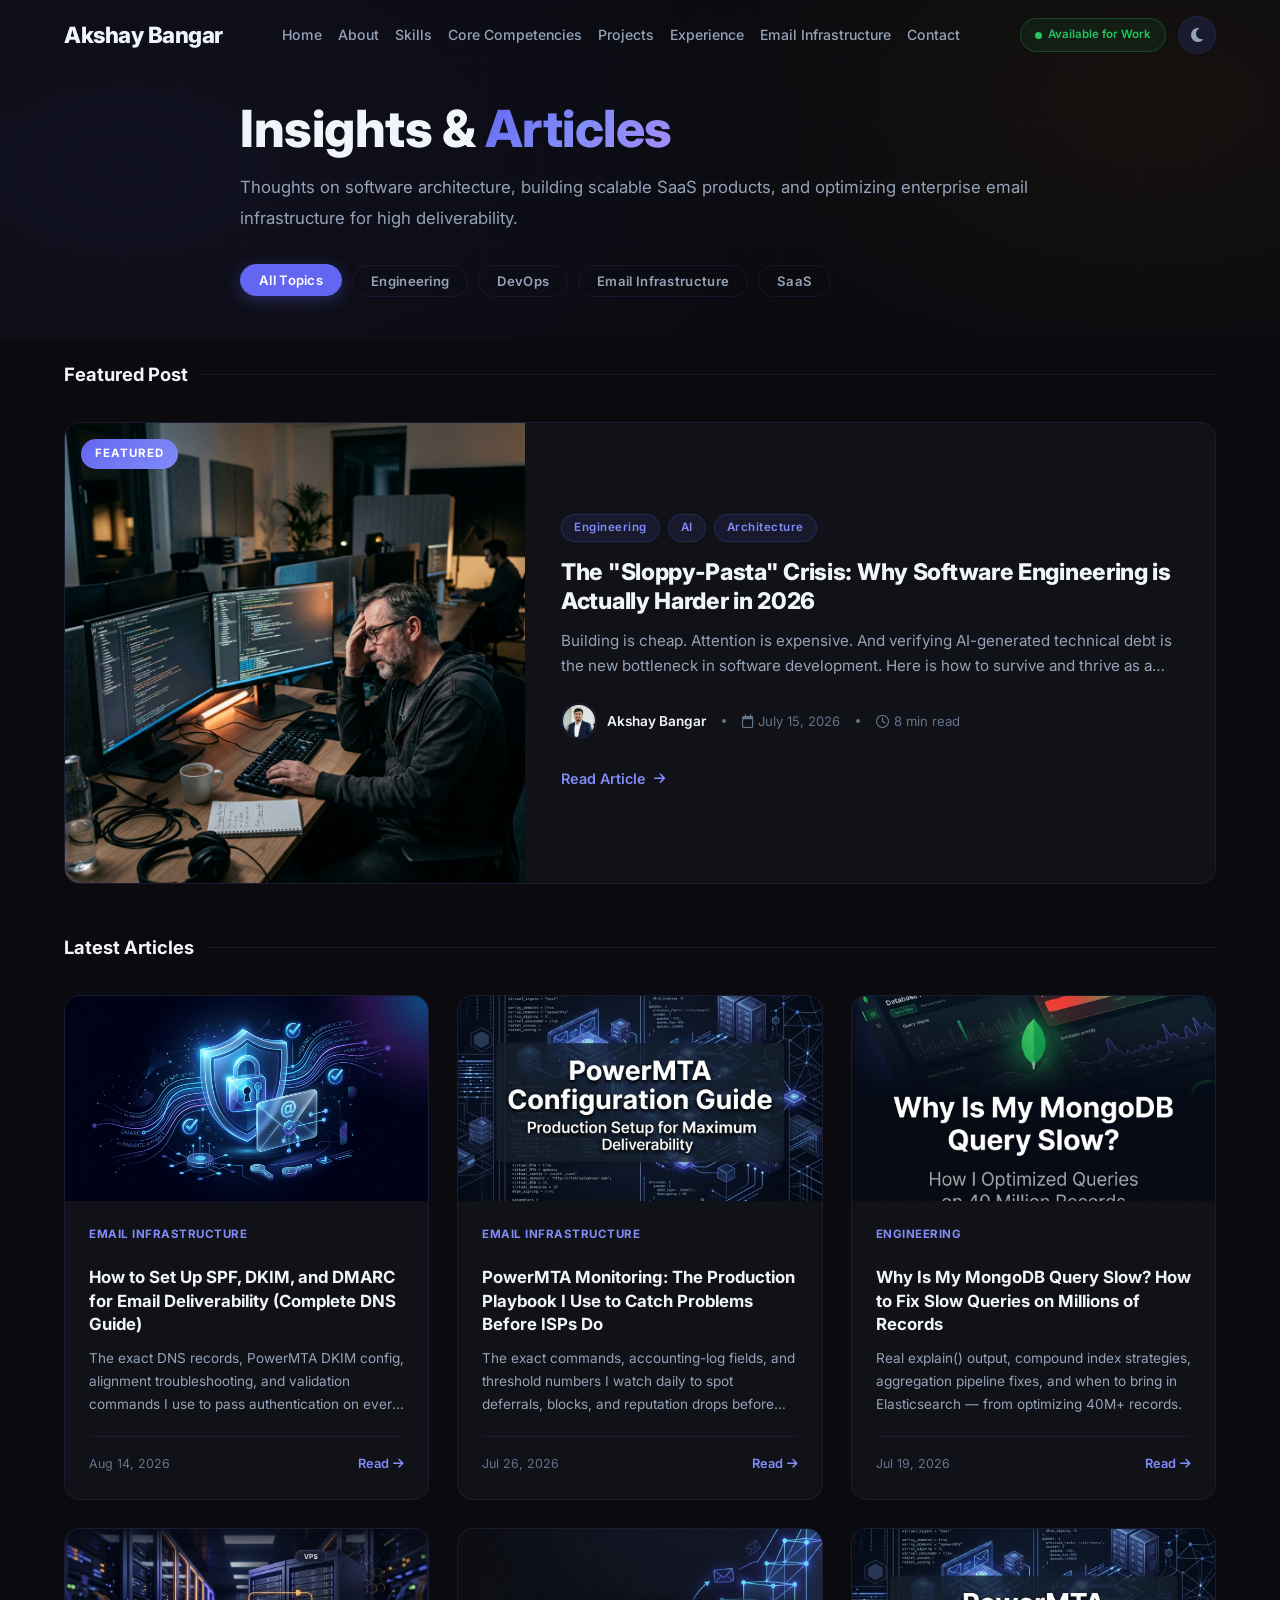
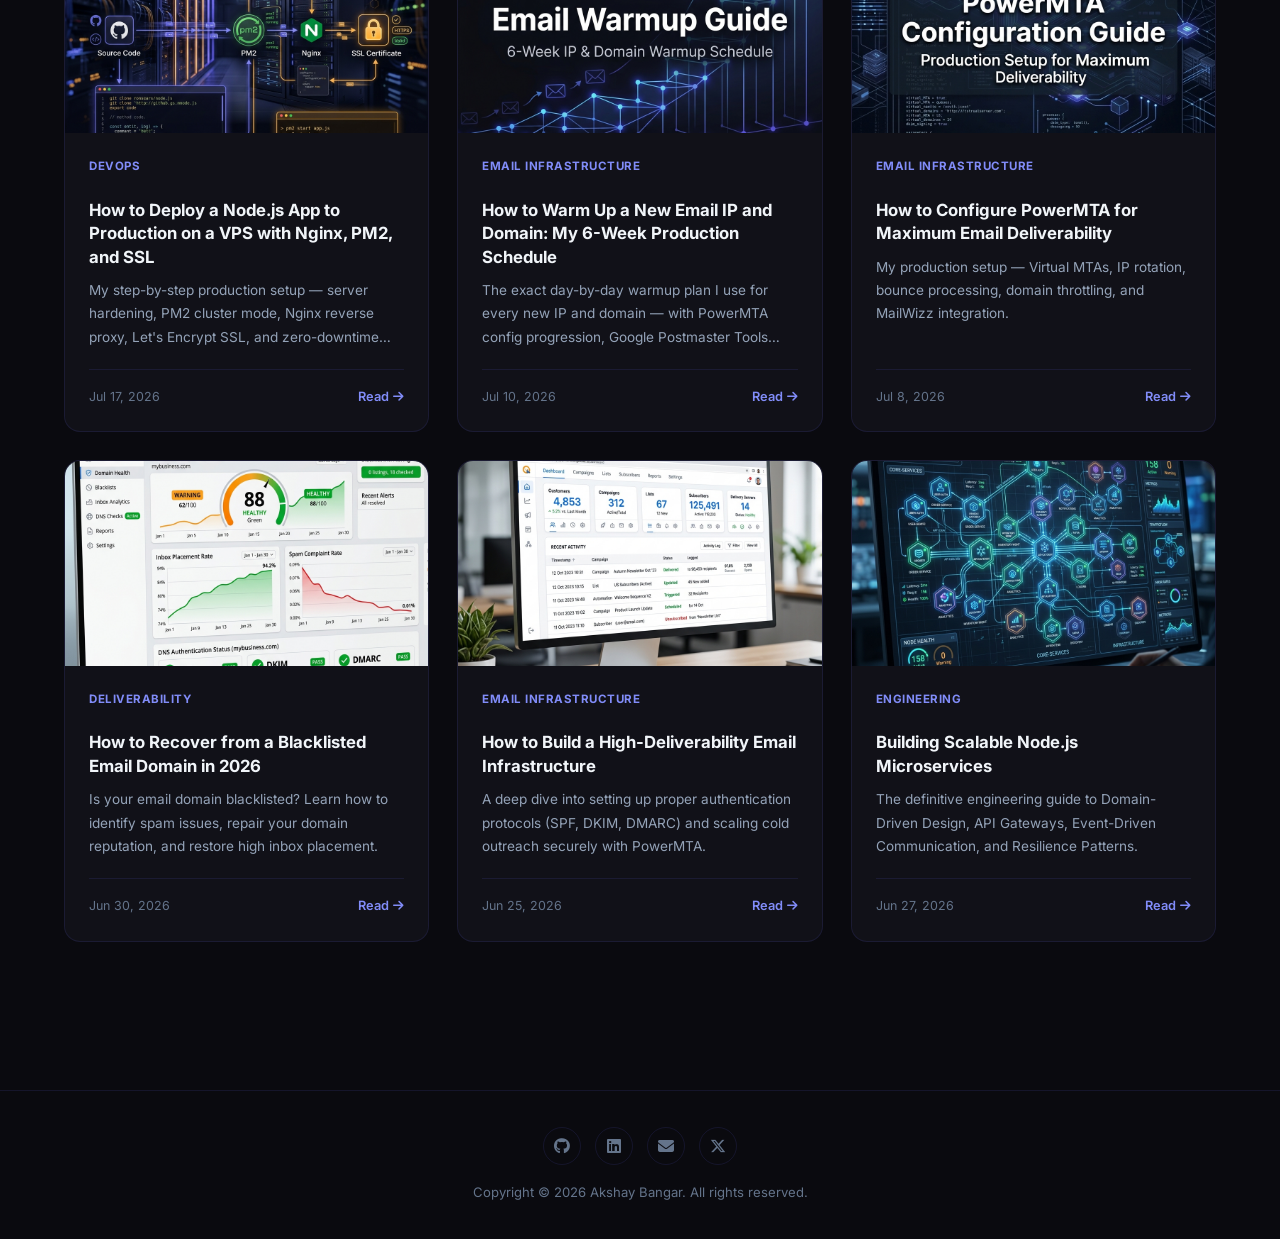
==== commit 1a2db4ef: "changes" ====
--- a/blog/index.html
+++ b/blog/index.html
@@ -269,6 +269,7 @@
 </div>
 </a>
 </div>
+<div class="blog-pagination" id="blog-pagination" style="display:none;"></div>
 </div>
 
 </div>
--- a/css/blog.css
+++ b/css/blog.css
@@ -68,7 +68,7 @@
 .blog-hero-desc {
   font-size: 1.05rem;
   color: var(--text-secondary);
-  max-width: 540px;
+  max-width: 800px;
   margin-bottom: 32px;
   line-height: 1.8;
 }
@@ -125,13 +125,13 @@
 
 .featured-post {
   display: grid;
-  grid-template-columns: 1fr 1fr;
+  grid-template-columns: 2fr 3fr;
   gap: 0;
   border-radius: var(--radius);
   overflow: hidden;
   border: 1px solid var(--border);
   background: var(--bg-secondary);
-  margin-bottom: 64px;
+  margin-bottom: 48px;
   transition: all var(--transition);
   text-decoration: none;
   color: inherit;
@@ -145,12 +145,12 @@
 .featured-post-img {
   position: relative;
   overflow: hidden;
-  min-height: 360px;
+  min-height: 250px;
 }
 .featured-post-img .cover-svg {
   width: 100%;
   height: 100%;
-  min-height: 360px;
+  min-height: 250px;
   object-fit: cover;
   transition: transform .5s ease;
 }
@@ -169,7 +169,7 @@
   text-transform: uppercase;
 }
 .featured-post-body {
-  padding: 48px 44px;
+  padding: 28px 36px;
   display: flex;
   flex-direction: column;
   justify-content: center;
@@ -191,18 +191,22 @@
   letter-spacing: .5px;
 }
 .featured-post-title {
-  font-size: clamp(1.4rem, 2.5vw, 1.9rem);
+  font-size: clamp(1.2rem, 1.8vw, 1.5rem);
   font-weight: 800;
   color: var(--text-primary);
   line-height: 1.25;
-  margin-bottom: 16px;
+  margin-bottom: 12px;
   letter-spacing: -.3px;
 }
 .featured-post-excerpt {
   font-size: .95rem;
   color: var(--text-secondary);
-  line-height: 1.8;
-  margin-bottom: 28px;
+  line-height: 1.7;
+  margin-bottom: 24px;
+  display: -webkit-box;
+  -webkit-line-clamp: 2;
+  -webkit-box-orient: vertical;
+  overflow: hidden;
 }
 .post-meta {
   display: flex;
@@ -277,6 +281,41 @@
   display: grid;
   grid-template-columns: repeat(3, 1fr);
   gap: 28px;
+}
+.blog-pagination {
+  display: flex;
+  justify-content: center;
+  align-items: center;
+  gap: 8px;
+  margin-top: 48px;
+}
+.page-btn {
+  width: 40px;
+  height: 40px;
+  display: flex;
+  justify-content: center;
+  align-items: center;
+  border-radius: var(--radius);
+  background: var(--bg-secondary);
+  border: 1px solid var(--border);
+  color: var(--text-secondary);
+  font-weight: 600;
+  cursor: pointer;
+  transition: all var(--transition);
+}
+.page-btn:hover {
+  border-color: var(--border-hover);
+  color: var(--text-primary);
+}
+.page-btn.active {
+  background: linear-gradient(135deg, var(--accent), var(--accent-glow));
+  color: #fff;
+  border-color: transparent;
+}
+.page-btn:disabled {
+  opacity: 0.5;
+  cursor: not-allowed;
+  pointer-events: none;
 }
 .blog-card {
   background: var(--bg-secondary);
